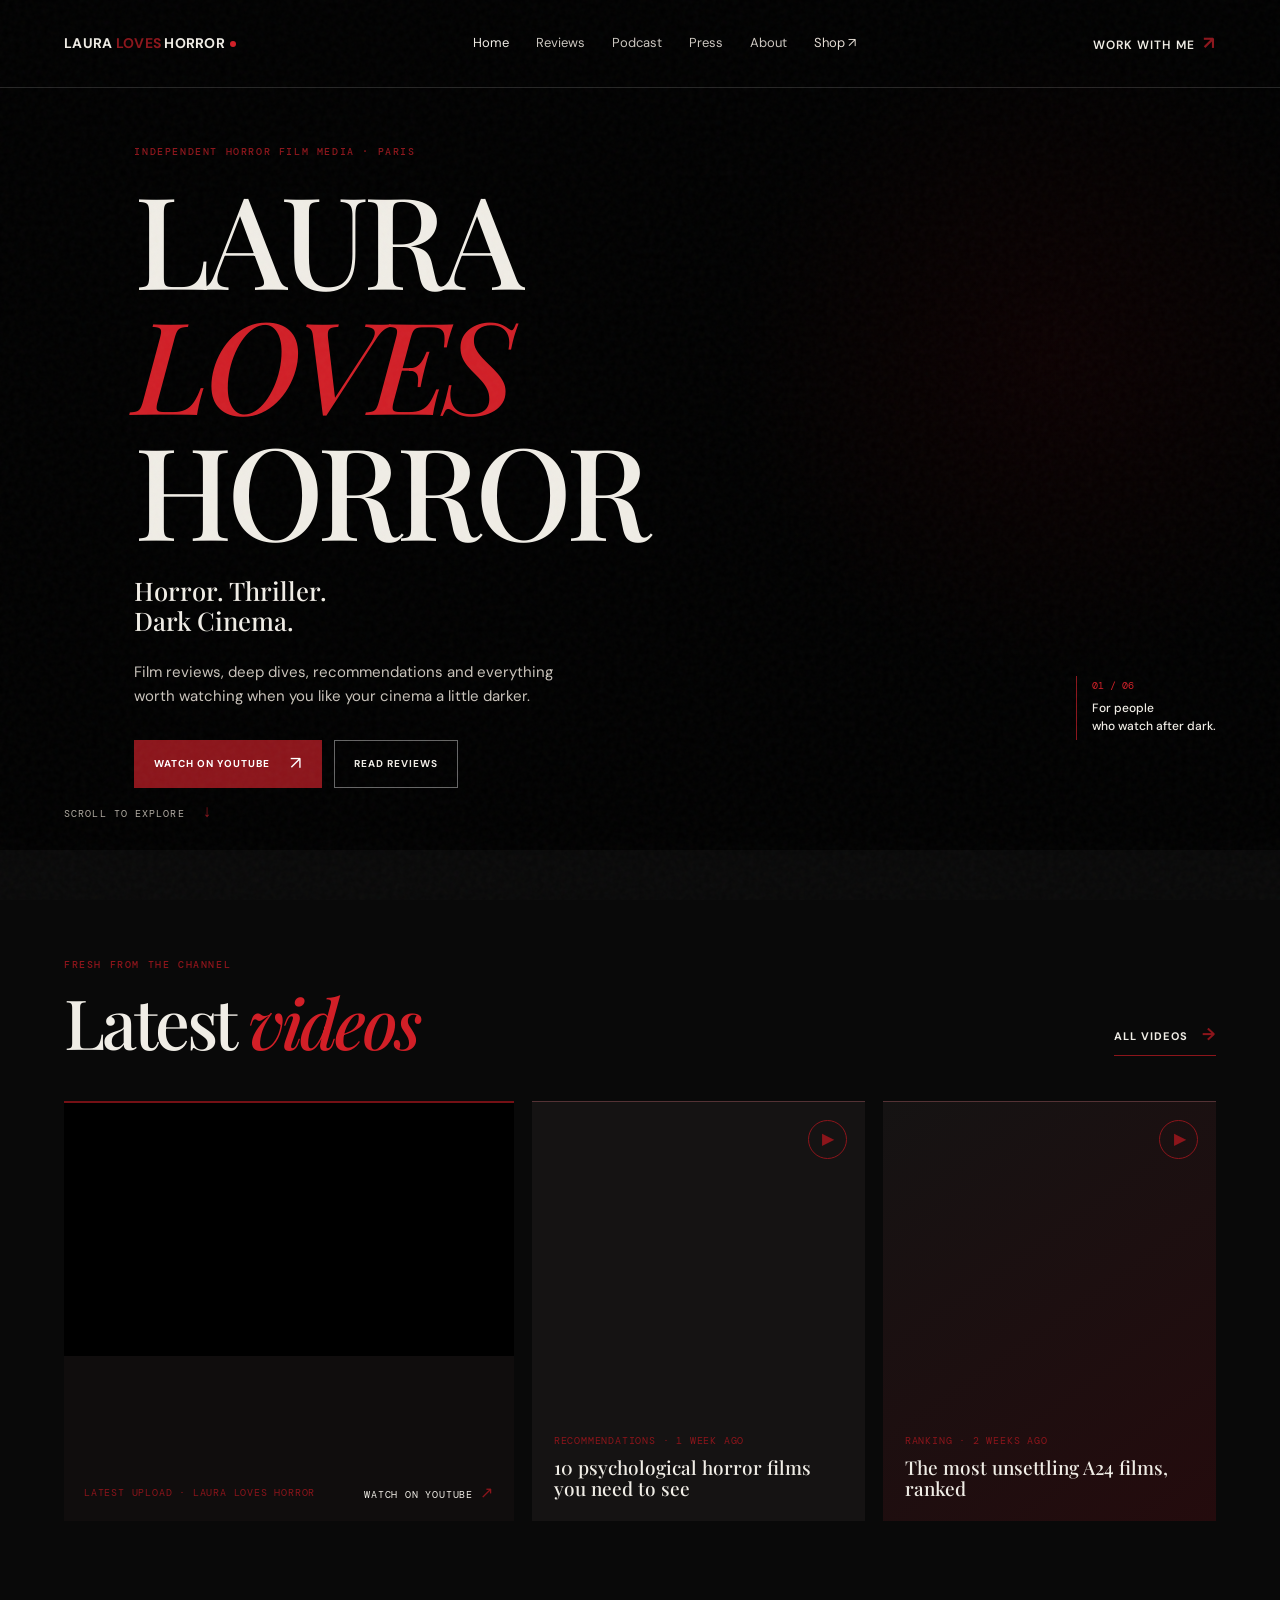
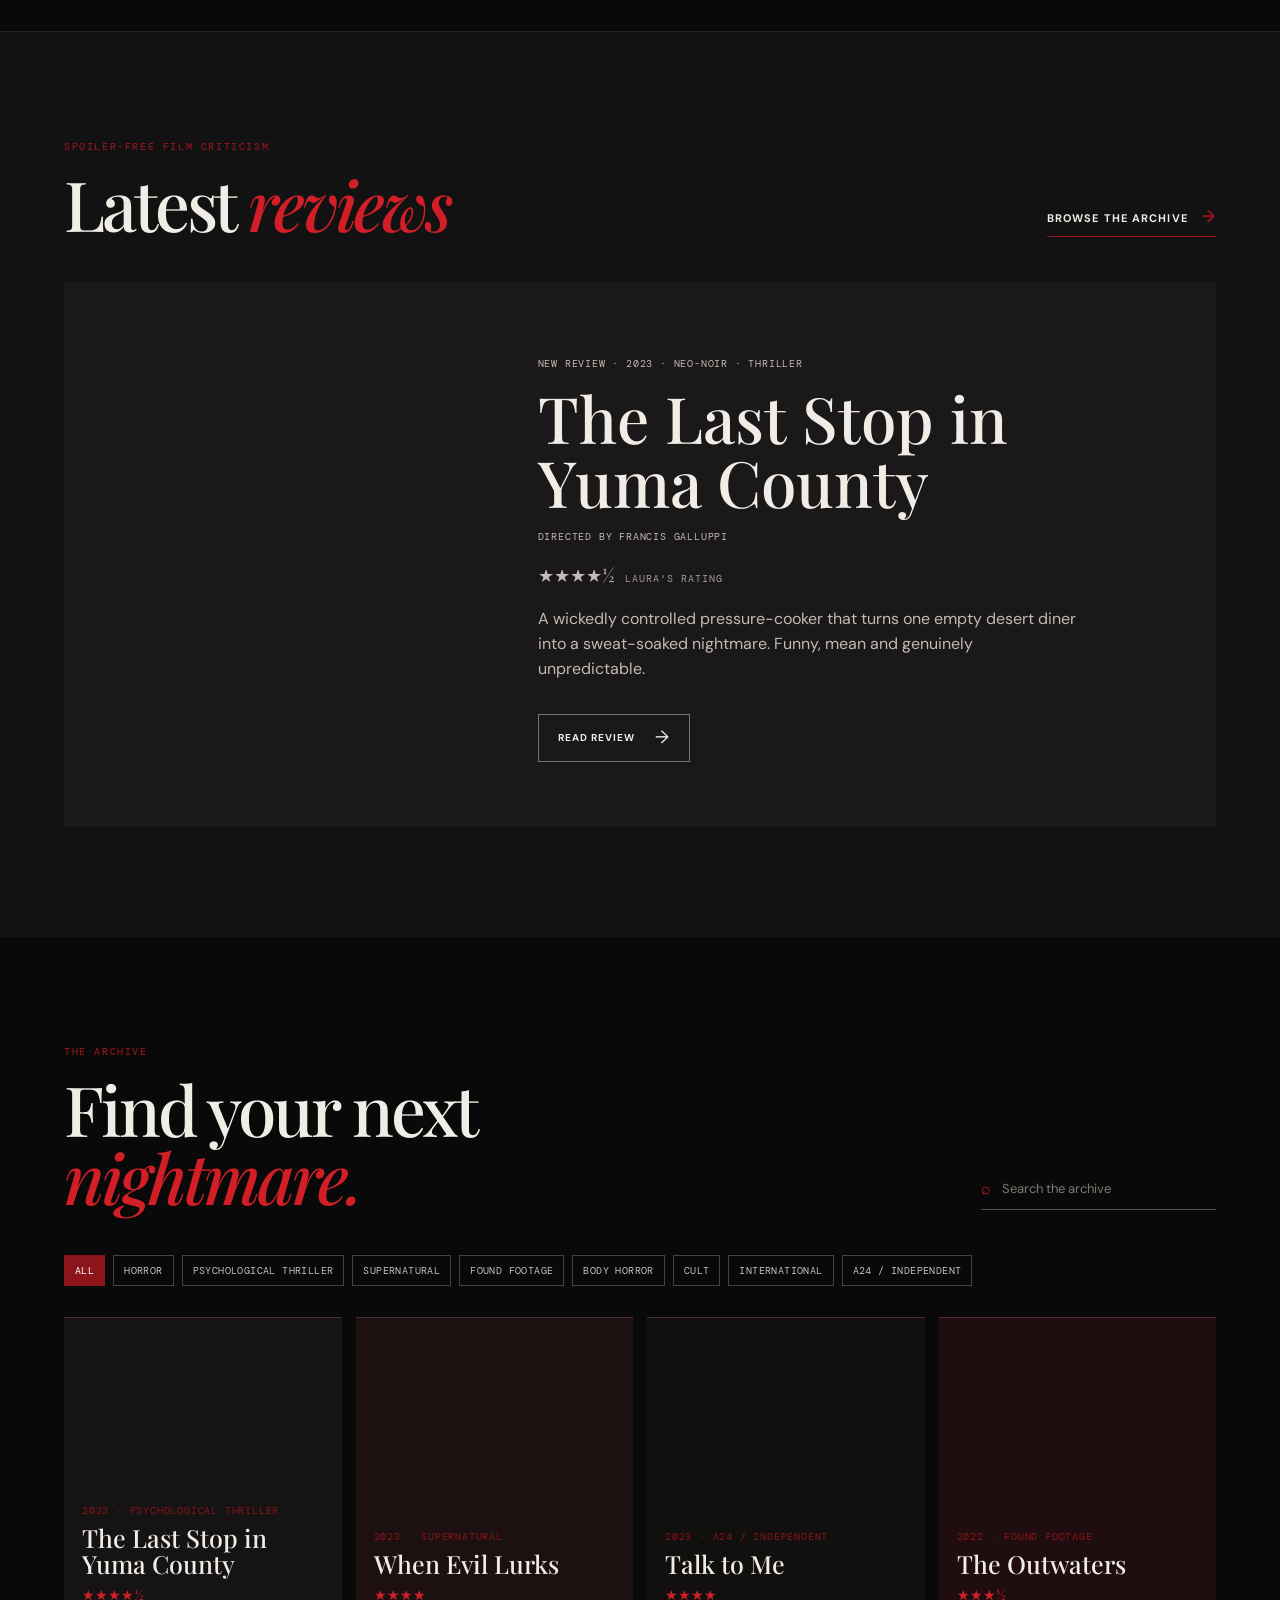
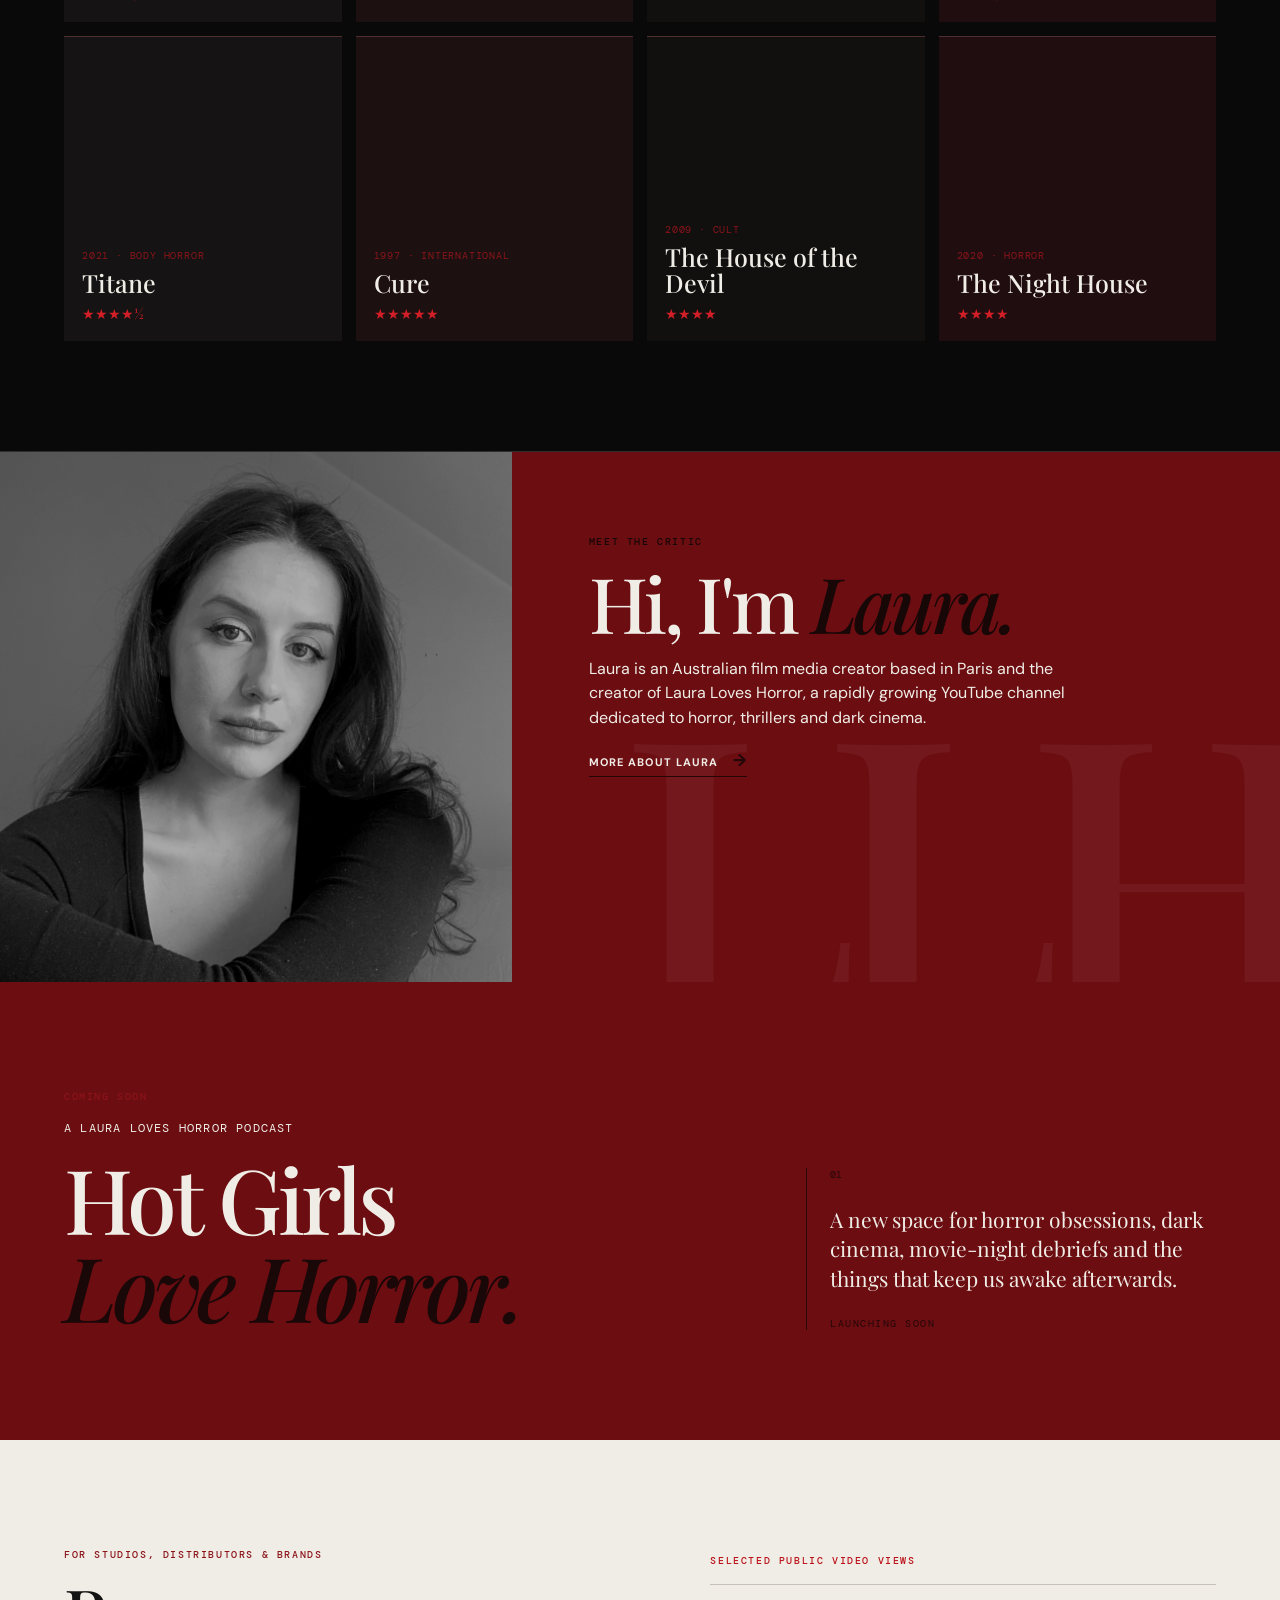
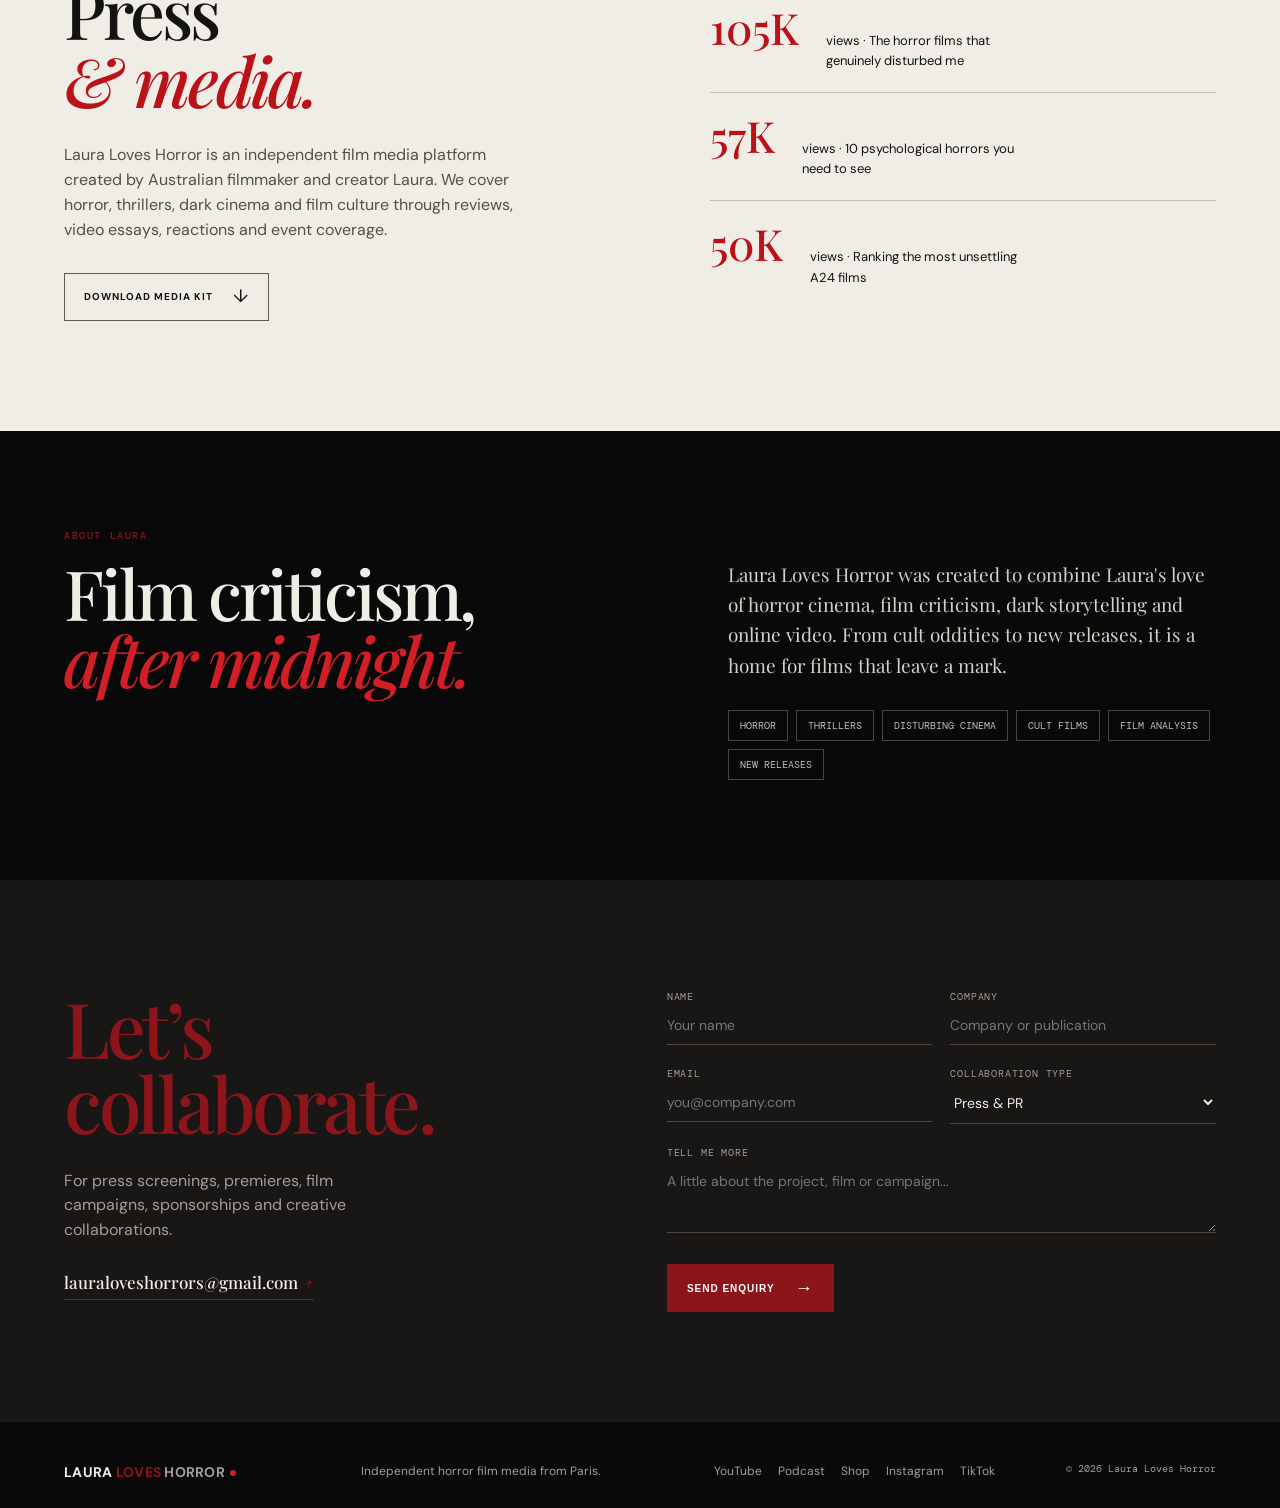
==== index.html @ 7061af00 "Add files via upload" ====
<!doctype html>
<html lang="en">
  <head>
    <meta charset="UTF-8" />
    <meta name="viewport" content="width=device-width, initial-scale=1.0" />
    <meta name="description" content="Laura Loves Horror is an independent horror film media platform covering horror movies, thrillers, disturbing cinema, film reviews, recommendations and dark cinema." />
    <meta name="theme-color" content="#090909" />
    <title>Laura Loves Horror | Horror Film Reviews, Recommendations &amp; Dark Cinema</title>
    <link rel="preconnect" href="https://fonts.googleapis.com" />
    <link rel="preconnect" href="https://fonts.gstatic.com" crossorigin />
    <link href="https://fonts.googleapis.com/css2?family=DM+Mono:wght@400;500&family=DM+Sans:opsz,wght@9..40,400;9..40,500;9..40,600;9..40,700&family=Playfair+Display:ital,wght@0,500;0,600;0,700;1,500&display=swap" rel="stylesheet" />
    <link rel="stylesheet" href="styles.css" />
    <link rel="stylesheet" href="extra.css" />
    <link rel="stylesheet" href="updates.css" />
  </head>
  <body>
    <div class="grain" aria-hidden="true"></div>
    <header class="site-header">
      <a href="#home" class="brand" aria-label="Laura Loves Horror home"><span class="brand-laura">LAURA</span> <span class="brand-loves">LOVES</span> HORROR<i></i></a>
      <button class="menu-toggle" aria-label="Open menu" aria-expanded="false"><span></span><span></span></button>
      <nav class="main-nav" aria-label="Main navigation">
        <a class="active" href="#home">Home</a><a href="#reviews">Reviews</a><a href="#podcast">Podcast</a><a href="#press">Press</a><a href="#about">About</a><a class="shop-link" data-shop-link href="#">Shop ↗</a>
      </nav>
      <a class="header-contact" href="#contact">Work with me <b>↗</b></a>
    </header>

    <main>
      <section id="home" class="hero section-anchor">
        <div class="hero-image"></div><div class="hero-shade"></div>
        <div class="hero-content">
          <p class="eyebrow">Independent horror film media · Paris</p>
          <h1>LAURA<br /><em>LOVES</em> HORROR</h1>
          <p class="hero-tagline">Horror. Thriller.<br />Dark Cinema.</p>
          <p class="hero-copy">Film reviews, deep dives, recommendations and everything worth watching when you like your cinema a little darker.</p>
          <div class="button-row"><a class="button button-primary" href="https://www.youtube.com/@lauraloveshorrors" target="_blank" rel="noreferrer">Watch on YouTube <span>↗</span></a><a class="button button-ghost" href="#reviews">Read reviews</a></div>
        </div>
        <aside class="hero-side-note"><span>01 / 06</span><b>For people<br />who watch after dark.</b></aside>
        <a class="scroll-cue" href="#latest">Scroll to explore <span>↓</span></a>
      </section>

      <section id="latest" class="latest section-shell section-anchor">
        <div class="section-top"><div><p class="eyebrow">Fresh from the channel</p><h2>Latest <em>videos</em></h2></div><a class="text-link" href="https://www.youtube.com/@lauraloveshorrors" target="_blank" rel="noreferrer">All videos <span>→</span></a></div>
        <div id="video-grid" class="video-grid"></div>
      </section>

      <section id="reviews" class="reviews-panel section-anchor">
        <div class="section-shell"><div class="section-top reviews-heading"><div><p class="eyebrow">Spoiler-free film criticism</p><h2>Latest <em>reviews</em></h2></div><a class="text-link" href="#reviews-list">Browse the archive <span>→</span></a></div><div id="feature-review" class="feature-review"></div></div>
      </section>

      <section id="reviews-list" class="review-archive section-shell section-anchor">
        <div class="section-top"><div><p class="eyebrow">The archive</p><h2>Find your next<br /><em>nightmare.</em></h2></div><label class="search"><span>⌕</span><input id="review-search" type="search" aria-label="Search reviews" placeholder="Search the archive" /></label></div>
        <div id="review-filters" class="filter-row" aria-label="Review filters"></div><div id="review-grid" class="review-grid"></div>
      </section>

      <section class="about-banner">
        <div class="about-image"></div><div class="about-copy"><p class="eyebrow">Meet the critic</p><h2>Hi, I'm <em>Laura.</em></h2><p>Laura is an Australian film media creator based in Paris and the creator of Laura Loves Horror, a rapidly growing YouTube channel dedicated to horror, thrillers and dark cinema.</p><a class="text-link" href="#about">More about Laura <span>→</span></a></div><div class="big-word">LLH</div>
      </section>

      <section id="podcast" class="podcast-section section-anchor"><div class="section-shell podcast-layout"><div><p class="eyebrow">Coming soon</p><p class="podcast-kicker">A Laura Loves Horror podcast</p><h2>Hot Girls<br /><em>Love Horror.</em></h2></div><div class="podcast-note"><span>01</span><p>A new space for horror obsessions, dark cinema, movie-night debriefs and the things that keep us awake afterwards.</p><span class="coming-soon">Launching soon</span></div></div></section>

      <section id="press" class="press-section section-anchor">
        <div class="section-shell press-layout"><div><p class="eyebrow">For studios, distributors &amp; brands</p><h2>Press<br /><em>&amp; media.</em></h2><p class="press-copy">Laura Loves Horror is an independent film media platform created by Australian filmmaker and creator Laura. We cover horror, thrillers, dark cinema and film culture through reviews, video essays, reactions and event coverage.</p><a class="button button-outline" href="#contact">Download media kit <span>↓</span></a></div><div class="performance"><p class="eyebrow">Selected public video views</p><div><b>105K</b><span>views · The horror films that genuinely disturbed me</span></div><div><b>57K</b><span>views · 10 psychological horrors you need to see</span></div><div><b>50K</b><span>views · Ranking the most unsettling A24 films</span></div></div></div>
      </section>

      <section id="about" class="about-page section-shell section-anchor"><p class="eyebrow">About Laura</p><div class="about-page-grid"><h2>Film criticism,<br /><em>after midnight.</em></h2><div><p>Laura Loves Horror was created to combine Laura's love of horror cinema, film criticism, dark storytelling and online video. From cult oddities to new releases, it is a home for films that leave a mark.</p><div class="topic-list"><span>Horror</span><span>Thrillers</span><span>Disturbing cinema</span><span>Cult films</span><span>Film analysis</span><span>New releases</span></div></div></div></section>

      <section id="contact" class="contact-section section-anchor"><div class="section-shell contact-layout"><div><h2 class="collaborate">Let’s<br />collaborate.</h2><p>For press screenings, premieres, film campaigns, sponsorships and creative collaborations.</p><a class="email" href="mailto:lauraloveshorrors@gmail.com">lauraloveshorrors@gmail.com <span>↗</span></a></div><form class="contact-form" onsubmit="event.preventDefault(); this.querySelector('button').textContent='Message ready — thank you';"><label>Name<input required placeholder="Your name" /></label><label>Company<input placeholder="Company or publication" /></label><label>Email<input type="email" required placeholder="you@company.com" /></label><label>Collaboration type<select><option>Press &amp; PR</option><option>Brand partnership</option><option>Event invitation</option><option>Other</option></select></label><label class="full">Tell me more<textarea required placeholder="A little about the project, film or campaign..."></textarea></label><button class="button button-primary" type="submit">Send enquiry <span>→</span></button></form></div></section>
    </main>

    <footer><a class="brand" href="#home"><span class="brand-laura">LAURA</span> <span class="brand-loves">LOVES</span> HORROR<i></i></a><p>Independent horror film media from Paris.</p><div class="socials"><a href="https://www.youtube.com/@lauraloveshorrors" target="_blank" rel="noreferrer">YouTube</a><a href="#podcast">Podcast</a><a data-shop-link href="#">Shop</a><a href="#">Instagram</a><a href="#">TikTok</a></div><small>© 2026 Laura Loves Horror</small></footer>
    <script src="app.js"></script>
  </body>
</html>
---- styles.css ----
:root{--ink:#090909;--charcoal:#121212;--line:#302d2d;--paper:#f0ede6;--muted:#a39e97;--red:#bb1219;--red-hot:#d21f27;--serif:'Playfair Display',Georgia,serif;--sans:'DM Sans',Arial,sans-serif;--mono:'DM Mono',monospace}*{box-sizing:border-box}html{scroll-behavior:smooth}body{margin:0;background:var(--ink);color:var(--paper);font:16px/1.55 var(--sans)}a{color:inherit;text-decoration:none}.grain{position:fixed;inset:0;pointer-events:none;z-index:10;opacity:.045;background-image:url("data:image/svg+xml,%3Csvg viewBox='0 0 180 180' xmlns='http://www.w3.org/2000/svg'%3E%3Cfilter id='n'%3E%3CfeTurbulence type='fractalNoise' baseFrequency='.9' numOctaves='4' stitchTiles='stitch'/%3E%3C/filter%3E%3Crect width='100%25' height='100%25' filter='url(%23n)' opacity='.8'/%3E%3C/svg%3E")}.site-header{position:absolute;z-index:3;top:0;width:100%;height:88px;display:flex;align-items:center;padding:0 5vw;border-bottom:1px solid #ffffff26}.brand{font-weight:700;letter-spacing:.02em;font-size:14px;white-space:nowrap}.brand span{color:var(--red-hot)}.brand i{display:inline-block;width:6px;height:6px;background:var(--red-hot);border-radius:50%;margin:0 0 1px 5px}.main-nav{display:flex;gap:27px;margin:auto;font-size:13px}.main-nav a{color:#ccc7c0}.main-nav a:hover,.main-nav .active{color:var(--paper)}.header-contact{font-size:12px;text-transform:uppercase;letter-spacing:.09em;font-weight:600}.header-contact b{color:var(--red-hot);font-size:18px;margin-left:4px}.menu-toggle{display:none}.section-shell{padding:110px 5vw;max-width:1540px;margin:auto}.section-anchor{scroll-margin-top:0}.eyebrow{font:500 10px/1 var(--mono);text-transform:uppercase;letter-spacing:.16em;color:var(--red-hot);margin:0 0 18px}h1,h2{font-family:var(--serif);font-weight:500;line-height:.98;letter-spacing:-.045em;margin:0}h1{font-size:clamp(64px,10vw,157px)}h1 em,h2 em{font-style:italic;color:var(--red-hot)}h2{font-size:clamp(40px,5.4vw,76px)}.hero{height:min(850px,100svh);min-height:680px;position:relative;overflow:hidden;display:flex;align-items:center}.hero-image{position:absolute;inset:0;background:linear-gradient(90deg,#070707 10%,#08080800 66%),linear-gradient(0deg,#090909 0%,transparent 27%),url('https://images.unsplash.com/photo-1509281373149-e957c6296406?auto=format&fit=crop&w=2000&q=85') center/cover;filter:saturate(.4) contrast(1.13)}.hero-shade{position:absolute;inset:0;background:radial-gradient(circle at 60% 54%,#a1171b2e,transparent 29%)}.hero-content{position:relative;z-index:1;margin-left:10.5vw;max-width:690px;padding-top:85px}.hero-tagline{font:500 clamp(20px,2vw,28px)/1.15 var(--serif);margin:25px 0}.hero-copy{color:#c9c3bb;max-width:440px;font-size:15px;line-height:1.6}.button-row{display:flex;gap:12px;margin-top:32px}.button{display:inline-flex;align-items:center;justify-content:center;gap:20px;min-height:48px;padding:0 19px;text-transform:uppercase;letter-spacing:.1em;font-size:10px;font-weight:700;border:1px solid transparent;transition:.2s}.button span{font-size:18px;font-weight:400}.button-primary{background:var(--red-hot);color:#fff}.button-primary:hover{background:#ec252d;transform:translateY(-2px)}.button-ghost{border-color:#ffffff66}.button-ghost:hover,.button-outline:hover{border-color:var(--red-hot);color:var(--red-hot)}.button-outline{border-color:#625a56}.hero-side-note{position:absolute;z-index:1;right:5vw;bottom:110px;border-left:1px solid var(--red-hot);padding:3px 0 4px 15px;width:140px;font-size:12px}.hero-side-note span{font:10px var(--mono);color:var(--red-hot);display:block;margin-bottom:7px}.hero-side-note b{font-weight:500;line-height:1.4}.scroll-cue{position:absolute;bottom:28px;left:5vw;z-index:1;text-transform:uppercase;font:10px var(--mono);letter-spacing:.11em;color:#b0aaa1}.scroll-cue span{font-size:17px;color:var(--red-hot);margin-left:10px}.section-top{display:flex;justify-content:space-between;align-items:end;margin-bottom:45px}.text-link{font-size:11px;text-transform:uppercase;letter-spacing:.1em;font-weight:700;border-bottom:1px solid var(--red-hot);padding-bottom:7px}.text-link span{color:var(--red-hot);font-size:17px;margin-left:10px}.video-grid{display:grid;grid-template-columns:1.3fr 1fr 1fr;gap:18px}.video-card{position:relative;min-height:300px;overflow:hidden;background:#25201f;padding:22px;display:flex;flex-direction:column;justify-content:end}.video-card:first-child{min-height:420px}.video-card::before{content:"";position:absolute;inset:0;background:linear-gradient(0deg,#050505ee,transparent 62%),var(--image) center/cover;filter:grayscale(.4);transition:.45s}.video-card:hover::before{transform:scale(1.04);filter:grayscale(0)}.card-content{position:relative}.video-meta,.review-meta{color:var(--red-hot);font:10px var(--mono);letter-spacing:.08em;text-transform:uppercase}.video-card h3{font:500 24px/1.1 var(--serif);margin:10px 0 0;max-width:330px}.video-card:not(:first-child) h3{font-size:19px}.play{position:absolute;top:18px;right:18px;width:39px;height:39px;border:1px solid #fff7;border-radius:50%;display:grid;place-items:center;padding-left:2px;z-index:1}.reviews-panel{background:var(--charcoal);border-top:1px solid #242121}.feature-review{min-height:520px;display:grid;grid-template-columns:36% 1fr;background:#1a1818}.review-art{position:relative;overflow:hidden;background:var(--image) center/cover}.review-art:after{content:"";position:absolute;inset:0;background:linear-gradient(90deg,transparent,#1a1818)}.review-content{padding:65px 8%;align-self:center;max-width:680px}.review-content h3{font:500 clamp(43px,5vw,70px)/1 var(--serif);margin:16px 0}.rating{color:var(--red-hot);font:18px var(--serif);margin:20px 0}.rating small{font:10px var(--mono);color:var(--muted);text-transform:uppercase;letter-spacing:.1em;margin-left:10px}.review-content p{color:#c1bbb4;max-width:540px}.review-content .button{margin-top:16px}.recommendations{padding-bottom:120px}.intro-note{max-width:280px;color:var(--muted);font-size:14px}.recommendation-grid{display:grid;grid-template-columns:repeat(4,1fr);gap:14px;margin-bottom:34px}.recommendation-card{border-top:1px solid #4c4441;padding:17px 0 24px;position:relative}.recommendation-card .number{font:10px var(--mono);color:var(--red-hot)}.recommendation-card h3{font:500 25px/1.06 var(--serif);margin:42px 0 8px}.recommendation-card p{font-size:12px;color:var(--muted);margin:0}.rec-visual{height:164px;margin-top:20px;background:var(--image) center/cover;filter:grayscale(.45) contrast(1.1);transition:.3s}.recommendation-card:hover .rec-visual{filter:grayscale(0)}.about-banner{min-height:530px;background:#a51419;position:relative;overflow:hidden;display:grid;grid-template-columns:40% 1fr;isolation:isolate}.about-image{background:linear-gradient(90deg,#a5141960,#a5141900),url('https://images.unsplash.com/photo-1534528741775-53994a69daeb?auto=format&fit=crop&w=1000&q=85') center 27%/cover;filter:grayscale(1) contrast(1.25)}.about-copy{padding:85px 10%;z-index:1;max-width:650px}.about-copy .eyebrow{color:#180707}.about-copy h2{font-size:clamp(48px,6vw,82px)}.about-copy h2 em{color:#180707}.about-copy>p{max-width:500px}.about-copy .text-link{border-color:#250606}.about-copy .text-link span{color:#210707}.big-word{position:absolute;font:500 32vw/.7 var(--serif);right:-1.5vw;bottom:-2vw;color:#ffffff0d;letter-spacing:-.1em;z-index:-1}.youtube-section{background:#080808 url("data:image/svg+xml,%3Csvg viewBox='0 0 100 100' xmlns='http://www.w3.org/2000/svg'%3E%3Cpath d='M0 50h100M50 0v100' stroke='%23fff' stroke-opacity='.035'/%3E%3C/svg%3E");border-bottom:1px solid #292525}.youtube-intro{display:grid;grid-template-columns:1fr .58fr;gap:60px;align-items:end}.youtube-intro p{color:var(--muted);max-width:360px;margin:0}.youtube-intro .button{justify-self:start;margin-top:12px}.stats{display:grid;grid-template-columns:repeat(3,1fr);border-top:1px solid var(--line);margin-top:70px}.stats div{padding:28px 0;border-right:1px solid var(--line)}.stats div+div{padding-left:10%}.stats strong{display:block;font:500 clamp(40px,5vw,66px)/1 var(--serif);color:var(--red-hot)}.stats span{display:block;font:10px var(--mono);text-transform:uppercase;color:var(--muted);letter-spacing:.08em;margin-top:11px}.press-section{background:#f0ede6;color:#141313}.press-layout{display:grid;grid-template-columns:1fr 1fr;gap:11vw}.press-layout h2 em{color:var(--red)}.press-copy{max-width:480px;margin:30px 0;color:#554f49}.performance{padding-top:6px}.performance .eyebrow{color:var(--red)}.performance>div{border-top:1px solid #c7c0b7;padding:21px 0;display:flex;gap:27px;align-items:baseline}.performance b{font:500 43px/1 var(--serif);color:var(--red)}.performance span{font-size:13px;max-width:215px}.audience-line{font:10px var(--mono);line-height:1.7;text-transform:uppercase;letter-spacing:.08em;margin-top:38px}.audience-line span{color:#776e66}.events{border-bottom:1px solid var(--line)}.event-list{display:grid;grid-template-columns:1fr 1fr}.event{padding:30px 18px 30px 0;border-top:1px solid var(--line);display:grid;grid-template-columns:70px 1fr 80px;gap:15px}.event:nth-child(even){padding-left:18px;border-left:1px solid var(--line)}.event time{font:10px var(--mono);color:var(--red-hot)}.event h3{font:500 24px/1.05 var(--serif);margin:0 0 8px}.event p{font-size:12px;color:var(--muted);margin:0}.event .arrow{color:var(--red-hot);justify-self:end;font-size:20px}.about-page{padding-top:100px;padding-bottom:100px}.about-page-grid{display:grid;grid-template-columns:1.1fr 1fr;gap:10vw}.about-page-grid>div>p{font:19px/1.6 var(--serif);margin:0;color:#d5cfc6}.topic-list{display:flex;flex-wrap:wrap;gap:8px;margin-top:30px}.topic-list span{border:1px solid #4b4541;padding:8px 11px;font:10px var(--mono);text-transform:uppercase;color:#c6bdb6}.contact-section{background:#191616}.contact-layout{display:grid;grid-template-columns:.9fr 1.1fr;gap:12vw}.contact-layout>div>p:not(.eyebrow){color:var(--muted);max-width:350px;margin:28px 0}.email{font:500 17px var(--serif);border-bottom:1px solid var(--red-hot);padding-bottom:6px}.email span{color:var(--red-hot)}.contact-form{display:grid;grid-template-columns:1fr 1fr;gap:22px 18px}.contact-form label{font:10px var(--mono);text-transform:uppercase;letter-spacing:.08em;color:var(--muted)}.contact-form input,.contact-form select,.contact-form textarea{width:100%;border:0;border-bottom:1px solid #4d4642;background:transparent;color:var(--paper);font:14px var(--sans);padding:13px 0 10px;outline:none;border-radius:0}.contact-form select option{background:#191616}.contact-form textarea{height:74px;resize:vertical}.contact-form input:focus,.contact-form select:focus,.contact-form textarea:focus{border-color:var(--red-hot)}.full{grid-column:1/-1}.contact-form .button{justify-self:start;margin-top:6px}footer{padding:40px 5vw 24px;display:grid;grid-template-columns:1fr 1.2fr 1.2fr auto;align-items:start;gap:20px;color:var(--muted);font-size:12px}footer p{margin:0}.socials{display:flex;gap:16px}.socials a:hover{color:var(--red-hot)}footer small{font:10px var(--mono);white-space:nowrap}@media(max-width:760px){.site-header{height:68px;padding:0 20px}.main-nav,.header-contact{display:none}.menu-toggle{display:flex;margin-left:auto;width:33px;height:33px;align-items:center;justify-content:center;gap:5px;flex-direction:column;background:transparent;border:0}.menu-toggle span{display:block;height:1px;background:var(--paper);width:22px}.main-nav.open{display:flex;position:absolute;top:68px;left:0;width:100%;padding:22px 20px;background:#111;flex-direction:column;gap:18px;border-bottom:1px solid var(--line)}.hero{min-height:630px}.hero-content{margin-left:20px;padding-top:64px;margin-right:20px}.hero-side-note{display:none}.hero-copy{font-size:14px}.button-row{flex-wrap:wrap}.section-shell{padding:72px 20px}.section-top{gap:20px;align-items:end;margin-bottom:29px}.section-top .text-link{white-space:nowrap}.video-grid{grid-template-columns:1fr;gap:10px}.video-card,.video-card:first-child{min-height:275px}.video-card h3,.video-card:not(:first-child) h3{font-size:24px}.reviews-heading .text-link{display:none}.feature-review{grid-template-columns:1fr;min-height:0}.review-art{height:270px}.review-art:after{background:linear-gradient(0deg,#1a1818,transparent)}.review-content{padding:38px 26px 42px}.recommendations{padding-bottom:72px}.recommendations .section-top{display:block}.intro-note{margin-top:23px}.recommendation-grid{grid-template-columns:1fr 1fr;gap:10px}.recommendation-card h3{font-size:21px;margin-top:32px}.rec-visual{height:118px}.about-banner{grid-template-columns:1fr;min-height:610px}.about-image{height:250px}.about-copy{padding:53px 20px}.big-word{font-size:54vw;bottom:0}.youtube-intro{grid-template-columns:1fr;gap:20px}.youtube-intro .button{margin-top:3px}.stats{margin-top:48px;grid-template-columns:1fr}.stats div,.stats div+div{padding:19px 0;border-right:0;border-bottom:1px solid var(--line);padding-left:0}.stats strong{font-size:46px}.press-layout,.about-page-grid,.contact-layout{grid-template-columns:1fr;gap:46px}.press-layout{gap:52px}.events .section-top .text-link{display:none}.event-list{grid-template-columns:1fr}.event:nth-child(even){padding-left:0;border-left:0}.event{grid-template-columns:55px 1fr 22px}.about-page{padding-top:73px;padding-bottom:73px}.about-page-grid>div>p{font-size:17px}.contact-layout{gap:45px}.contact-form{grid-template-columns:1fr}.contact-form .full{grid-column:auto}footer{padding:35px 20px 25px;grid-template-columns:1fr 1fr;gap:20px}footer p{grid-column:1/-1}.socials{grid-column:1/-1;flex-wrap:wrap}footer small{grid-column:1/-1}.scroll-cue{left:20px}.hero-image{background-position:57% center}}
---- extra.css ----
.review-archive{border-bottom:1px solid var(--line)}.search{border-bottom:1px solid #554e49;display:flex;align-items:center;gap:9px;padding-bottom:8px;width:235px;color:var(--red-hot)}.search input{width:100%;background:transparent;border:0;outline:0;color:var(--paper);font:13px var(--sans)}.search input::placeholder{color:#817a73}.filter-row{display:flex;gap:8px;flex-wrap:wrap;margin-bottom:31px}.filter{border:1px solid #48413d;background:transparent;color:#c8c1bb;padding:8px 10px;font:10px var(--mono);text-transform:uppercase;letter-spacing:.04em;cursor:pointer;transition:.2s}.filter:hover,.filter.active{color:#fff;border-color:var(--red-hot);background:var(--red-hot)}.review-grid{display:grid;grid-template-columns:repeat(4,1fr);gap:14px}.archive-card{min-height:305px;padding:18px;display:flex;flex-direction:column;justify-content:end;position:relative;overflow:hidden;background:#1b1b1b}.archive-card:before{content:"";position:absolute;inset:0;background:linear-gradient(0deg,#090909f5,transparent 80%),var(--image) center/cover;filter:grayscale(.5);transition:.25s}.archive-card:hover:before{transform:scale(1.04);filter:grayscale(0)}.archive-card>*{position:relative}.archive-card .review-meta{margin:0}.archive-card h3{font:500 25px/1.05 var(--serif);margin:8px 0}.archive-card .rating{margin:0;font-size:14px}.watchlist-archive{background:#151313;border-top:1px solid #2c2725;border-bottom:1px solid #2c2725}.archive-intro{max-width:255px;color:var(--muted);font-size:13px;margin:0}.watchlist-grid{display:grid;grid-template-columns:repeat(3,1fr);border-top:1px solid #514945}.watchlist{padding:28px 20px 31px 0;border-bottom:1px solid #514945;min-height:210px;display:flex;flex-direction:column}.watchlist:nth-child(3n+2),.watchlist:nth-child(3n){padding-left:20px;border-left:1px solid #514945}.watchlist span{color:var(--red-hot);font:10px var(--mono)}.watchlist h3{font:500 29px/1.06 var(--serif);margin:32px 0 12px}.watchlist p{font-size:12px;color:var(--muted);margin:0;max-width:260px}@media(max-width:760px){.search{width:170px}.review-grid{grid-template-columns:1fr 1fr;gap:10px}.archive-card{min-height:240px;padding:13px}.archive-card h3{font-size:21px}.watchlist-grid{grid-template-columns:1fr}.watchlist,.watchlist:nth-child(3n+2),.watchlist:nth-child(3n){padding:23px 0;border-left:0;min-height:0}.watchlist h3{font-size:25px;margin:20px 0 9px}.archive-intro{display:none}}
.hero-image{background:#090909!important}.hero-shade{background:radial-gradient(circle at 82% 42%,#4d080c28,transparent 30%)!important}.video-grid{grid-template-columns:1.35fr 1fr 1fr}.video-embed{min-height:420px;background:#100d0d;border-top:2px solid #751015;display:flex;flex-direction:column}.video-embed iframe{width:100%;aspect-ratio:16/9;border:0;background:#000}.embed-caption{padding:18px 20px;display:flex;justify-content:space-between;align-items:center;margin-top:auto}.embed-caption .video-meta{margin:0}.embed-caption a{font:10px var(--mono);color:var(--paper);text-transform:uppercase;letter-spacing:.08em}.embed-caption a span{color:#8c151b;font-size:16px}.plain-video{background:#151313!important;border-top:1px solid #543235}.plain-video:before{display:none}.plain-video:nth-child(3){background:linear-gradient(145deg,#151313 0%,#240b0d 100%)!important}.plain-video:hover{background:#211517!important}.plain-video .play{border-color:#8c151b;color:#8c151b}.rec-visual{background:linear-gradient(145deg,#171313,#2b0d10)!important;filter:none!important}.rec-visual:after{content:'LLH';display:grid;place-items:center;height:100%;color:#7b1218;font:500 39px var(--serif);letter-spacing:-.1em}.archive-card{background:#151313!important;border-top:1px solid #4f2e30}.archive-card:before{display:none}.archive-card:nth-child(4n+2){background:#1d1011!important}.archive-card:nth-child(4n+3){background:#120f0f!important}.archive-card:nth-child(4n+4){background:#200d0f!important}.about-banner{background:#6b0d11}.about-image{filter:grayscale(1) contrast(1.25) brightness(.7)}.button-primary{background:#8c151b}.button-primary:hover{background:#a91a21}.filter:hover,.filter.active{border-color:#8c151b;background:#8c151b}.brand span,.eyebrow,.video-meta,.review-meta,.number,.watchlist span,.event time{color:#8c151b}.text-link span,.header-contact b,.scroll-cue span,.play,.event .arrow,.email span{color:#8c151b}.text-link,.email{border-color:#8c151b}.hero-side-note{border-color:#8c151b}.stats strong{color:#8c151b}@media(max-width:760px){.video-grid{grid-template-columns:1fr}.video-embed{min-height:0}.embed-caption{padding:14px}.embed-caption a{font-size:9px}.video-embed iframe{min-height:auto}}
.public-stat{grid-template-columns:220px;max-width:360px}.public-stat div{border-right:0}.podcast-section{background:#6b0d11;color:#f0ede6}.podcast-layout{display:grid;grid-template-columns:1.2fr .8fr;gap:10vw;align-items:end;min-height:410px}.podcast-kicker{font:12px var(--mono);text-transform:uppercase;letter-spacing:.1em;margin:0 0 18px}.podcast-section h2{font-size:clamp(54px,7vw,105px)}.podcast-section h2 em{color:#1a0708}.podcast-note{border-left:1px solid #2a0708;padding-left:23px;display:flex;flex-direction:column;gap:24px}.podcast-note>span:first-child{font:10px var(--mono);color:#250708}.podcast-note p{font:21px/1.4 var(--serif);margin:0}.coming-soon{font:10px var(--mono);letter-spacing:.15em;text-transform:uppercase;color:#240708}.shop-link{color:#e5ddd5!important}.shop-link:hover{color:#8c151b!important}@media(max-width:760px){.public-stat{grid-template-columns:1fr;max-width:none}.podcast-layout{grid-template-columns:1fr;gap:50px;min-height:0}.podcast-note{padding-left:17px}.podcast-note p{font-size:18px}}
---- updates.css ----
/* Personal portrait and final identity refinements. */
.about-image{background:linear-gradient(90deg,#6b0d1133,#6b0d1100),url('laura-portrait.png') center 28%/cover!important;filter:grayscale(1) contrast(1.13) brightness(.78)!important}.collaborate{color:#8c151b;font-size:clamp(58px,6vw,88px)}@media(max-width:760px){.about-image{background-position:center 22%!important}.collaborate{font-size:clamp(54px,15vw,72px)}}
.brand .brand-laura{color:var(--paper)}.brand .brand-loves{color:#8c151b}
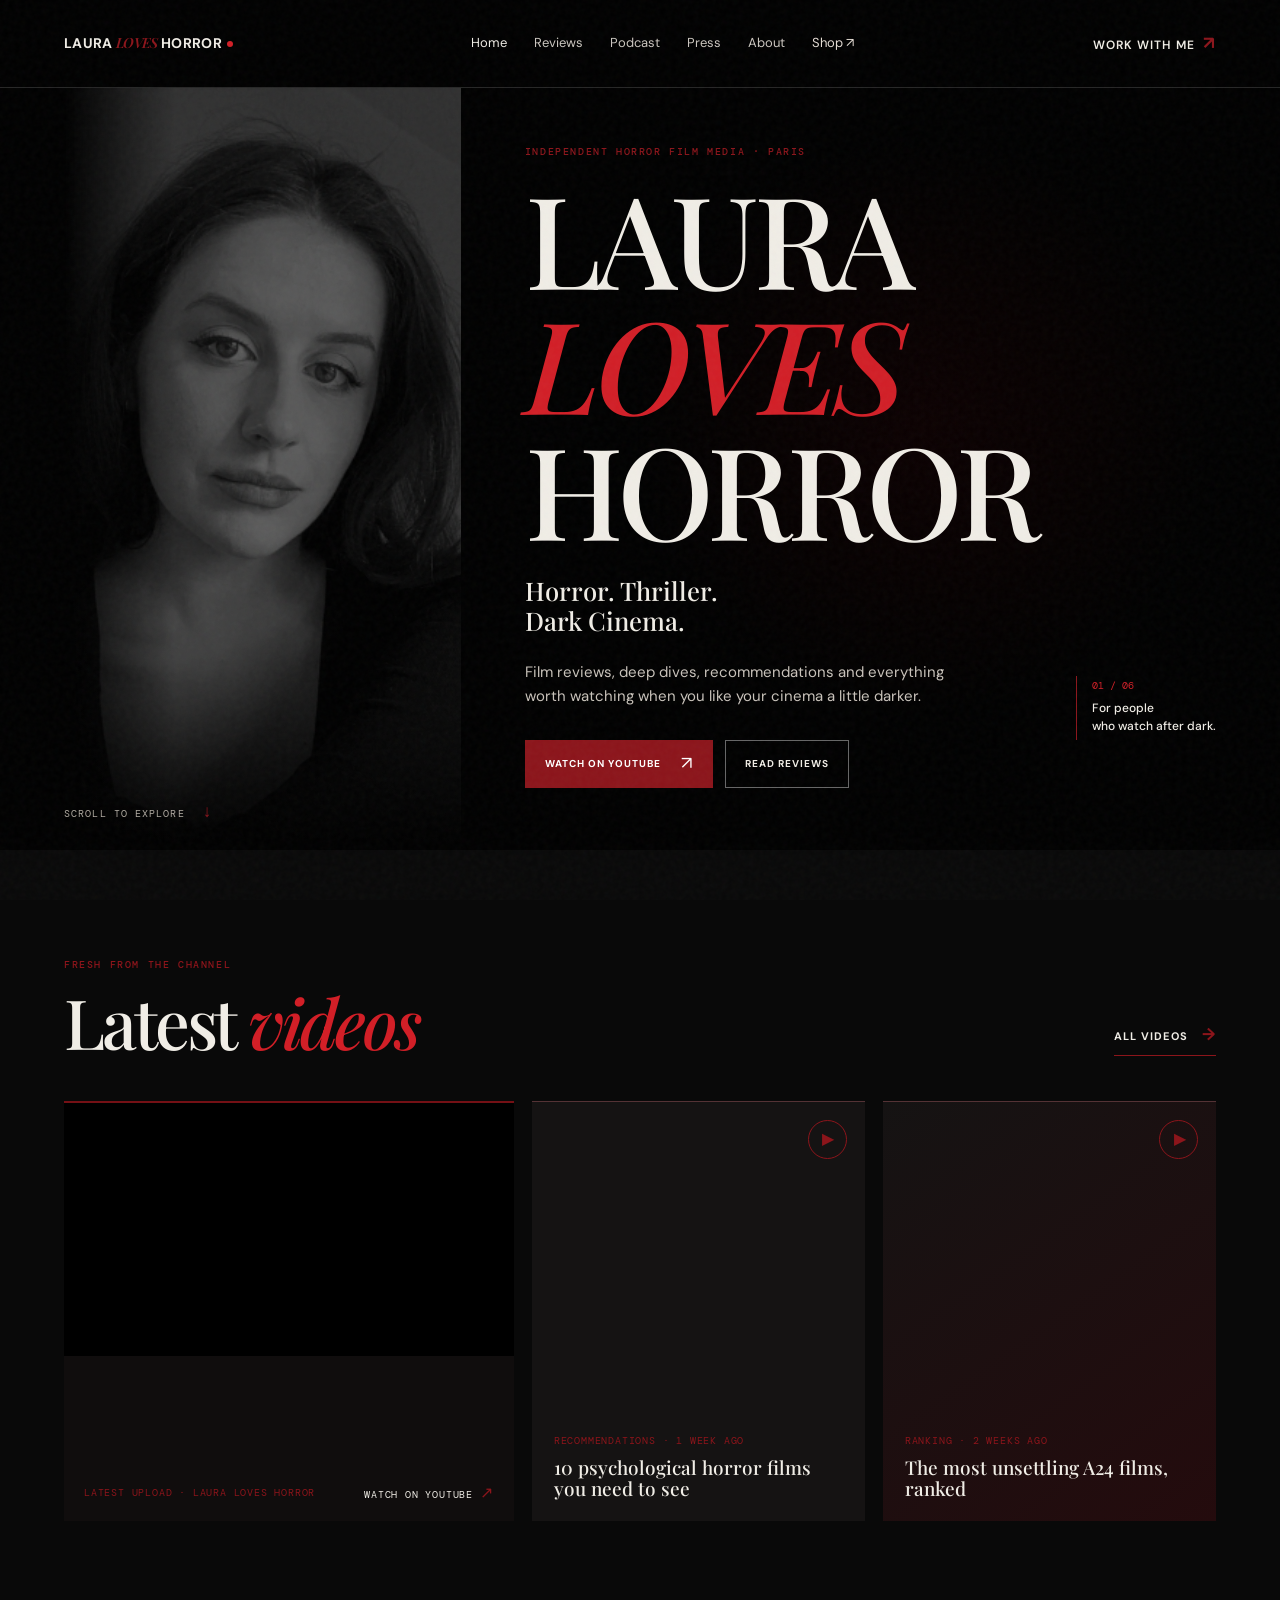
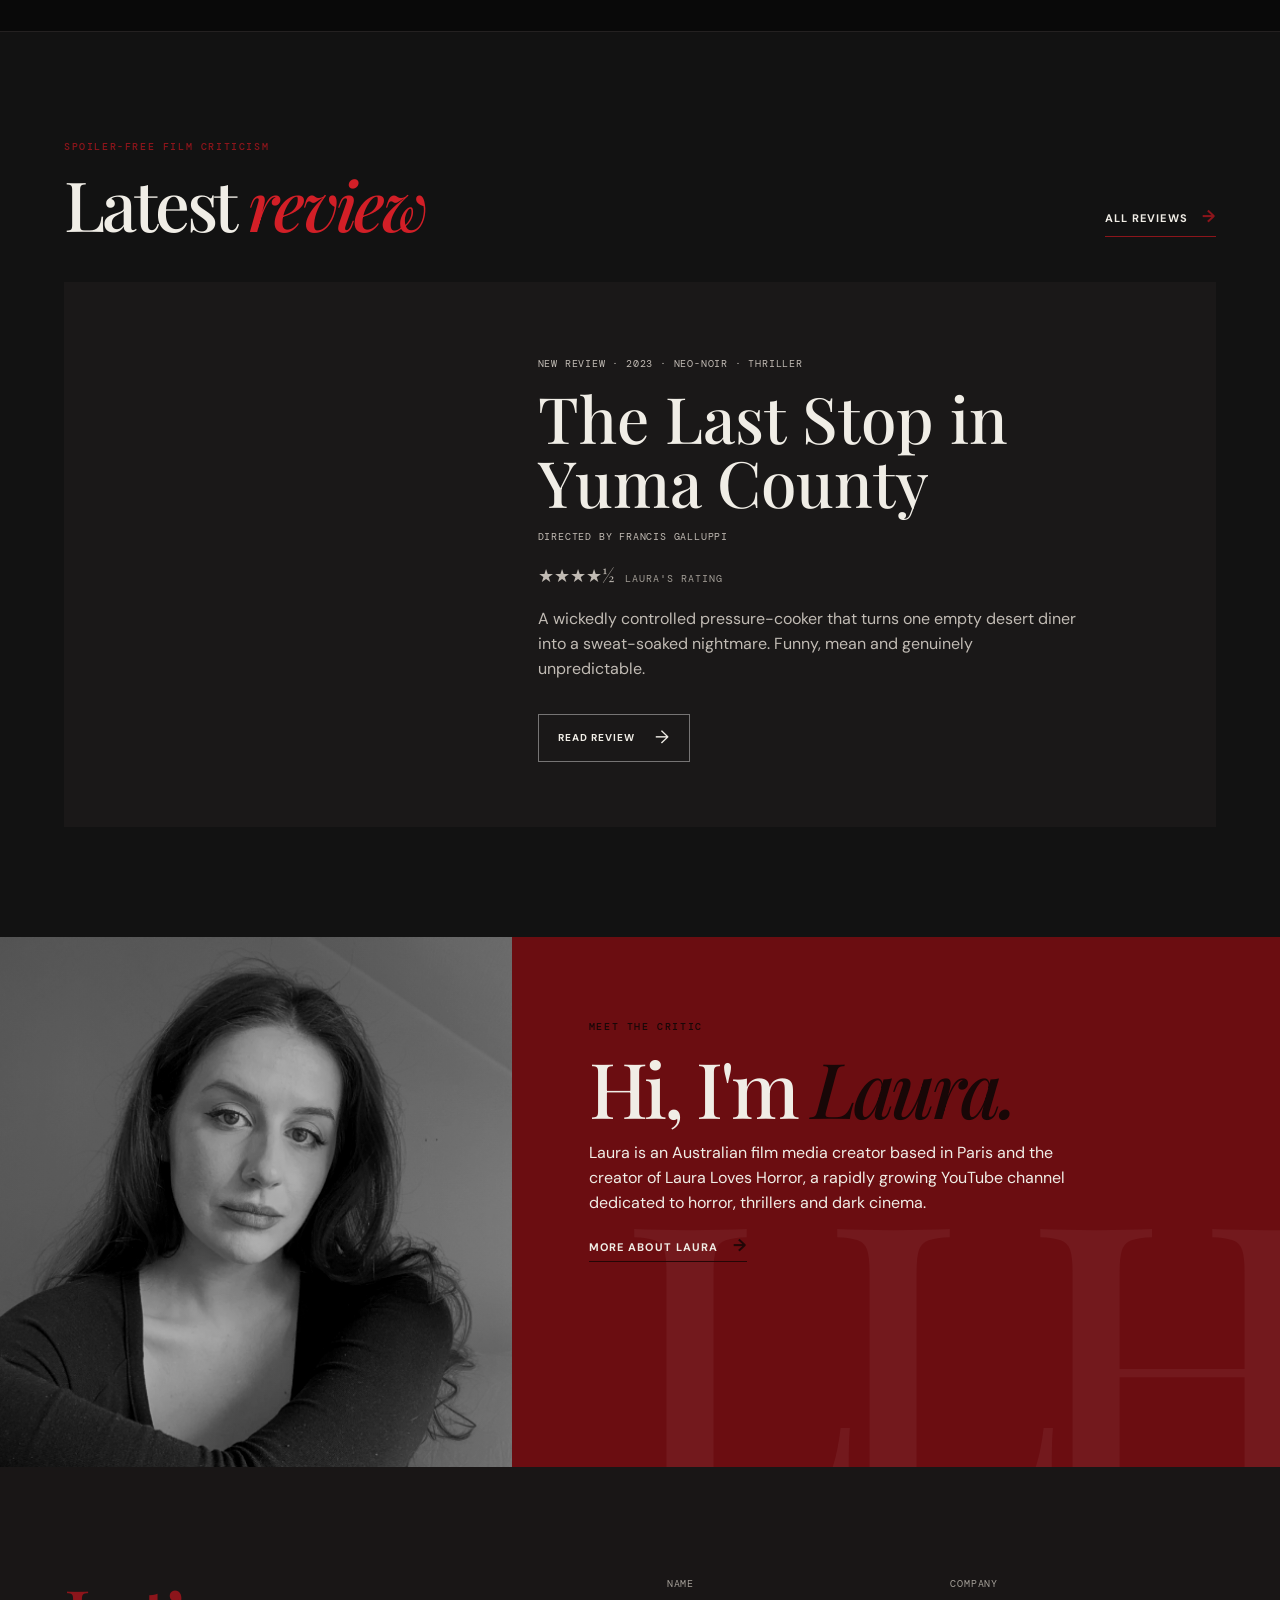
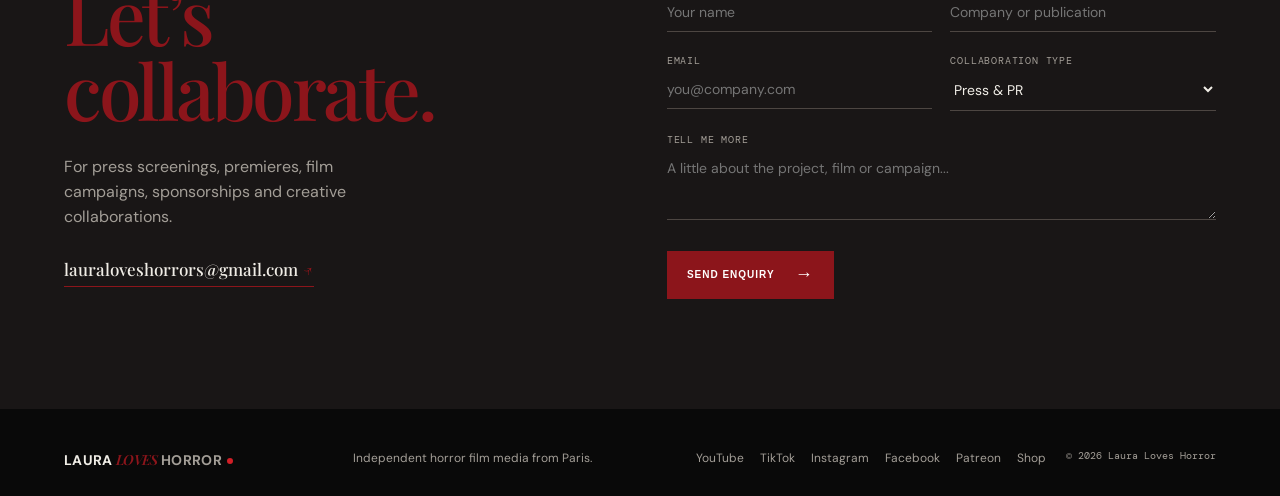
==== commit fd64db57: "Add new site pages and review updates" ====
--- a/index.html
+++ b/index.html
@@ -1,73 +1,10 @@
 <!doctype html>
 <html lang="en">
-  <head>
-    <meta charset="UTF-8" />
-    <meta name="viewport" content="width=device-width, initial-scale=1.0" />
-    <meta name="description" content="Laura Loves Horror is an independent horror film media platform covering horror movies, thrillers, disturbing cinema, film reviews, recommendations and dark cinema." />
-    <meta name="theme-color" content="#090909" />
-    <title>Laura Loves Horror | Horror Film Reviews, Recommendations &amp; Dark Cinema</title>
-    <link rel="preconnect" href="https://fonts.googleapis.com" />
-    <link rel="preconnect" href="https://fonts.gstatic.com" crossorigin />
-    <link href="https://fonts.googleapis.com/css2?family=DM+Mono:wght@400;500&family=DM+Sans:opsz,wght@9..40,400;9..40,500;9..40,600;9..40,700&family=Playfair+Display:ital,wght@0,500;0,600;0,700;1,500&display=swap" rel="stylesheet" />
-    <link rel="stylesheet" href="styles.css" />
-    <link rel="stylesheet" href="extra.css" />
-    <link rel="stylesheet" href="updates.css" />
-  </head>
-  <body>
-    <div class="grain" aria-hidden="true"></div>
-    <header class="site-header">
-      <a href="#home" class="brand" aria-label="Laura Loves Horror home"><span class="brand-laura">LAURA</span> <span class="brand-loves">LOVES</span> HORROR<i></i></a>
-      <button class="menu-toggle" aria-label="Open menu" aria-expanded="false"><span></span><span></span></button>
-      <nav class="main-nav" aria-label="Main navigation">
-        <a class="active" href="#home">Home</a><a href="#reviews">Reviews</a><a href="#podcast">Podcast</a><a href="#press">Press</a><a href="#about">About</a><a class="shop-link" data-shop-link href="#">Shop ↗</a>
-      </nav>
-      <a class="header-contact" href="#contact">Work with me <b>↗</b></a>
-    </header>
-
-    <main>
-      <section id="home" class="hero section-anchor">
-        <div class="hero-image"></div><div class="hero-shade"></div>
-        <div class="hero-content">
-          <p class="eyebrow">Independent horror film media · Paris</p>
-          <h1>LAURA<br /><em>LOVES</em> HORROR</h1>
-          <p class="hero-tagline">Horror. Thriller.<br />Dark Cinema.</p>
-          <p class="hero-copy">Film reviews, deep dives, recommendations and everything worth watching when you like your cinema a little darker.</p>
-          <div class="button-row"><a class="button button-primary" href="https://www.youtube.com/@lauraloveshorrors" target="_blank" rel="noreferrer">Watch on YouTube <span>↗</span></a><a class="button button-ghost" href="#reviews">Read reviews</a></div>
-        </div>
-        <aside class="hero-side-note"><span>01 / 06</span><b>For people<br />who watch after dark.</b></aside>
-        <a class="scroll-cue" href="#latest">Scroll to explore <span>↓</span></a>
-      </section>
-
-      <section id="latest" class="latest section-shell section-anchor">
-        <div class="section-top"><div><p class="eyebrow">Fresh from the channel</p><h2>Latest <em>videos</em></h2></div><a class="text-link" href="https://www.youtube.com/@lauraloveshorrors" target="_blank" rel="noreferrer">All videos <span>→</span></a></div>
-        <div id="video-grid" class="video-grid"></div>
-      </section>
-
-      <section id="reviews" class="reviews-panel section-anchor">
-        <div class="section-shell"><div class="section-top reviews-heading"><div><p class="eyebrow">Spoiler-free film criticism</p><h2>Latest <em>reviews</em></h2></div><a class="text-link" href="#reviews-list">Browse the archive <span>→</span></a></div><div id="feature-review" class="feature-review"></div></div>
-      </section>
-
-      <section id="reviews-list" class="review-archive section-shell section-anchor">
-        <div class="section-top"><div><p class="eyebrow">The archive</p><h2>Find your next<br /><em>nightmare.</em></h2></div><label class="search"><span>⌕</span><input id="review-search" type="search" aria-label="Search reviews" placeholder="Search the archive" /></label></div>
-        <div id="review-filters" class="filter-row" aria-label="Review filters"></div><div id="review-grid" class="review-grid"></div>
-      </section>
-
-      <section class="about-banner">
-        <div class="about-image"></div><div class="about-copy"><p class="eyebrow">Meet the critic</p><h2>Hi, I'm <em>Laura.</em></h2><p>Laura is an Australian film media creator based in Paris and the creator of Laura Loves Horror, a rapidly growing YouTube channel dedicated to horror, thrillers and dark cinema.</p><a class="text-link" href="#about">More about Laura <span>→</span></a></div><div class="big-word">LLH</div>
-      </section>
-
-      <section id="podcast" class="podcast-section section-anchor"><div class="section-shell podcast-layout"><div><p class="eyebrow">Coming soon</p><p class="podcast-kicker">A Laura Loves Horror podcast</p><h2>Hot Girls<br /><em>Love Horror.</em></h2></div><div class="podcast-note"><span>01</span><p>A new space for horror obsessions, dark cinema, movie-night debriefs and the things that keep us awake afterwards.</p><span class="coming-soon">Launching soon</span></div></div></section>
-
-      <section id="press" class="press-section section-anchor">
-        <div class="section-shell press-layout"><div><p class="eyebrow">For studios, distributors &amp; brands</p><h2>Press<br /><em>&amp; media.</em></h2><p class="press-copy">Laura Loves Horror is an independent film media platform created by Australian filmmaker and creator Laura. We cover horror, thrillers, dark cinema and film culture through reviews, video essays, reactions and event coverage.</p><a class="button button-outline" href="#contact">Download media kit <span>↓</span></a></div><div class="performance"><p class="eyebrow">Selected public video views</p><div><b>105K</b><span>views · The horror films that genuinely disturbed me</span></div><div><b>57K</b><span>views · 10 psychological horrors you need to see</span></div><div><b>50K</b><span>views · Ranking the most unsettling A24 films</span></div></div></div>
-      </section>
-
-      <section id="about" class="about-page section-shell section-anchor"><p class="eyebrow">About Laura</p><div class="about-page-grid"><h2>Film criticism,<br /><em>after midnight.</em></h2><div><p>Laura Loves Horror was created to combine Laura's love of horror cinema, film criticism, dark storytelling and online video. From cult oddities to new releases, it is a home for films that leave a mark.</p><div class="topic-list"><span>Horror</span><span>Thrillers</span><span>Disturbing cinema</span><span>Cult films</span><span>Film analysis</span><span>New releases</span></div></div></div></section>
-
-      <section id="contact" class="contact-section section-anchor"><div class="section-shell contact-layout"><div><h2 class="collaborate">Let’s<br />collaborate.</h2><p>For press screenings, premieres, film campaigns, sponsorships and creative collaborations.</p><a class="email" href="mailto:lauraloveshorrors@gmail.com">lauraloveshorrors@gmail.com <span>↗</span></a></div><form class="contact-form" onsubmit="event.preventDefault(); this.querySelector('button').textContent='Message ready — thank you';"><label>Name<input required placeholder="Your name" /></label><label>Company<input placeholder="Company or publication" /></label><label>Email<input type="email" required placeholder="you@company.com" /></label><label>Collaboration type<select><option>Press &amp; PR</option><option>Brand partnership</option><option>Event invitation</option><option>Other</option></select></label><label class="full">Tell me more<textarea required placeholder="A little about the project, film or campaign..."></textarea></label><button class="button button-primary" type="submit">Send enquiry <span>→</span></button></form></div></section>
-    </main>
-
-    <footer><a class="brand" href="#home"><span class="brand-laura">LAURA</span> <span class="brand-loves">LOVES</span> HORROR<i></i></a><p>Independent horror film media from Paris.</p><div class="socials"><a href="https://www.youtube.com/@lauraloveshorrors" target="_blank" rel="noreferrer">YouTube</a><a href="#podcast">Podcast</a><a data-shop-link href="#">Shop</a><a href="#">Instagram</a><a href="#">TikTok</a></div><small>© 2026 Laura Loves Horror</small></footer>
-    <script src="app.js"></script>
-  </body>
-</html>
+<head><meta charset="UTF-8" /><meta name="viewport" content="width=device-width, initial-scale=1.0" /><meta name="description" content="Laura Loves Horror — independent horror film media, reviews and dark cinema." /><meta name="theme-color" content="#090909" /><title>Laura Loves Horror | Horror Film Media</title><link rel="preconnect" href="https://fonts.googleapis.com" /><link rel="preconnect" href="https://fonts.gstatic.com" crossorigin /><link href="https://fonts.googleapis.com/css2?family=DM+Mono:wght@400;500&family=DM+Sans:opsz,wght@9..40,400;9..40,500;9..40,600;9..40,700&family=Playfair+Display:ital,wght@0,500;0,600;0,700;1,500&display=swap" rel="stylesheet" /><link rel="stylesheet" href="styles.css" /><link rel="stylesheet" href="extra.css" /><link rel="stylesheet" href="updates.css" /></head>
+<body><div class="grain" aria-hidden="true"></div><header class="site-header"><a href="index.html" class="brand" aria-label="Laura Loves Horror home"><span class="brand-laura">LAURA</span> <span class="brand-loves">LOVES</span> HORROR<i></i></a><button class="menu-toggle" aria-label="Open menu" aria-expanded="false"><span></span><span></span></button><nav class="main-nav" aria-label="Main navigation"><a class="active" href="index.html">Home</a><a href="reviews.html">Reviews</a><a href="podcast.html">Podcast</a><a href="press.html">Press</a><a href="about.html">About</a><a class="shop-link" data-shop-link href="#">Shop ↗</a></nav><a class="header-contact" href="#contact">Work with me <b>↗</b></a></header>
+<main><section id="home" class="hero section-anchor"><div class="hero-image"></div><div class="hero-portrait" aria-hidden="true"></div><div class="hero-shade"></div><div class="hero-content"><p class="eyebrow">Independent horror film media · Paris</p><h1>LAURA<br /><em>LOVES</em> HORROR</h1><p class="hero-tagline">Horror. Thriller.<br />Dark Cinema.</p><p class="hero-copy">Film reviews, deep dives, recommendations and everything worth watching when you like your cinema a little darker.</p><div class="button-row"><a class="button button-primary" href="https://www.youtube.com/@lauraloveshorrors" target="_blank" rel="noreferrer">Watch on YouTube <span>↗</span></a><a class="button button-ghost" href="reviews.html">Read reviews</a></div></div><aside class="hero-side-note"><span>01 / 06</span><b>For people<br />who watch after dark.</b></aside><a class="scroll-cue" href="#latest">Scroll to explore <span>↓</span></a></section>
+<section id="latest" class="latest section-shell section-anchor"><div class="section-top"><div><p class="eyebrow">Fresh from the channel</p><h2>Latest <em>videos</em></h2></div><a class="text-link" href="https://www.youtube.com/@lauraloveshorrors" target="_blank" rel="noreferrer">All videos <span>→</span></a></div><div id="video-grid" class="video-grid"></div></section>
+<section class="reviews-panel"><div class="section-shell"><div class="section-top reviews-heading"><div><p class="eyebrow">Spoiler-free film criticism</p><h2>Latest <em>review</em></h2></div><a class="text-link" href="reviews.html">All reviews <span>→</span></a></div><div id="feature-review" class="feature-review"></div></div></section>
+<section class="about-banner"><div class="about-image"></div><div class="about-copy"><p class="eyebrow">Meet the critic</p><h2>Hi, I'm <em>Laura.</em></h2><p data-edit="about-bio">Laura is an Australian film media creator based in Paris and the creator of Laura Loves Horror, a rapidly growing YouTube channel dedicated to horror, thrillers and dark cinema.</p><a class="text-link" href="about.html">More about Laura <span>→</span></a></div><div class="big-word">LLH</div></section>
+<section id="contact" class="contact-section section-anchor"><div class="section-shell contact-layout"><div><h2 class="collaborate">Let’s<br />collaborate.</h2><p data-edit="contact-copy">For press screenings, premieres, film campaigns, sponsorships and creative collaborations.</p><a class="email" href="mailto:lauraloveshorrors@gmail.com">lauraloveshorrors@gmail.com <span>↗</span></a></div><form class="contact-form" onsubmit="event.preventDefault(); this.querySelector('button').textContent='Message ready — thank you';"><label>Name<input required placeholder="Your name" /></label><label>Company<input placeholder="Company or publication" /></label><label>Email<input type="email" required placeholder="you@company.com" /></label><label>Collaboration type<select><option>Press &amp; PR</option><option>Brand partnership</option><option>Event invitation</option><option>Other</option></select></label><label class="full">Tell me more<textarea required placeholder="A little about the project, film or campaign..."></textarea></label><button class="button button-primary" type="submit">Send enquiry <span>→</span></button></form></div></section></main>
+<footer><a class="brand" href="index.html"><span class="brand-laura">LAURA</span> <span class="brand-loves">LOVES</span> HORROR<i></i></a><p>Independent horror film media from Paris.</p><div class="socials"><a href="https://www.youtube.com/@lauraloveshorrors" target="_blank" rel="noreferrer">YouTube</a><a href="https://www.tiktok.com/@lauraloveshorror" target="_blank" rel="noreferrer">TikTok</a><a href="https://www.instagram.com/lauraloveshorrors/" target="_blank" rel="noreferrer">Instagram</a><a href="https://www.facebook.com/profile.php?id=100066728311100" target="_blank" rel="noreferrer">Facebook</a><a href="https://www.patreon.com/cw/LauraLovesHorror" target="_blank" rel="noreferrer">Patreon</a><a data-shop-link href="#">Shop</a></div><small>© 2026 Laura Loves Horror</small></footer><script type="module" src="app.js"></script></body></html>
--- a/updates.css
+++ b/updates.css
@@ -1,3 +1,5 @@
 /* Personal portrait and final identity refinements. */
 .about-image{background:linear-gradient(90deg,#6b0d1133,#6b0d1100),url('laura-portrait.png') center 28%/cover!important;filter:grayscale(1) contrast(1.13) brightness(.78)!important}.collaborate{color:#8c151b;font-size:clamp(58px,6vw,88px)}@media(max-width:760px){.about-image{background-position:center 22%!important}.collaborate{font-size:clamp(54px,15vw,72px)}}
 .brand .brand-laura{color:var(--paper)}.brand .brand-loves{color:#8c151b}
+/* 2026 editorial site update */
+.brand .brand-loves{font-family:var(--serif);font-style:italic;font-weight:600;letter-spacing:-.04em}.page-header{position:relative;background:#090909}.page-main{min-height:65vh}.hero-image{background:#090909!important}.hero-portrait{position:absolute;inset:88px auto 0 5vw;width:31vw;background:linear-gradient(90deg,#090909 0%,transparent 28%),linear-gradient(0deg,#090909 0%,transparent 35%),url('laura-portrait.png') center top/cover no-repeat;filter:grayscale(1) contrast(1.08) brightness(.68);opacity:.56;mix-blend-mode:screen}.hero-content{margin-left:41vw;max-width:660px}.hero-shade{background:radial-gradient(circle at 72% 50%,#4d080c28,transparent 31%)!important}.review-archive{background:#090909;min-height:75vh}.archive-card:before{display:block;background:linear-gradient(0deg,#090909f2 0%,#09090916 72%),var(--image) center/cover!important;filter:grayscale(.35) contrast(1.05)!important}.archive-card:hover:before{filter:grayscale(0)!important}.letterboxd-callout{border-top:1px solid #463a38;margin-top:58px;padding-top:32px;display:flex;align-items:center;justify-content:space-between;gap:25px}.letterboxd-callout p{font:500 clamp(22px,3vw,35px)/1.1 var(--serif);margin:0;max-width:520px}.letterboxd-callout strong{color:#8c151b;font-weight:500}.podcast-page{min-height:calc(100vh - 88px);display:flex;align-items:center}.podcast-page h1{font-size:clamp(60px,9vw,140px)}.press-section .section-shell{min-height:calc(100vh - 88px);align-content:center}.about-page{min-height:calc(100vh - 88px)}@media(max-width:760px){.hero-portrait{inset:68px auto auto 0;width:67vw;height:325px;opacity:.31}.hero-content{margin-left:20px;margin-right:20px;padding-top:270px}.hero{height:auto;min-height:725px}.letterboxd-callout{display:block}.letterboxd-callout .button{margin-top:22px}.podcast-page{min-height:calc(100vh - 68px)}.press-section .section-shell,.about-page{min-height:0}}
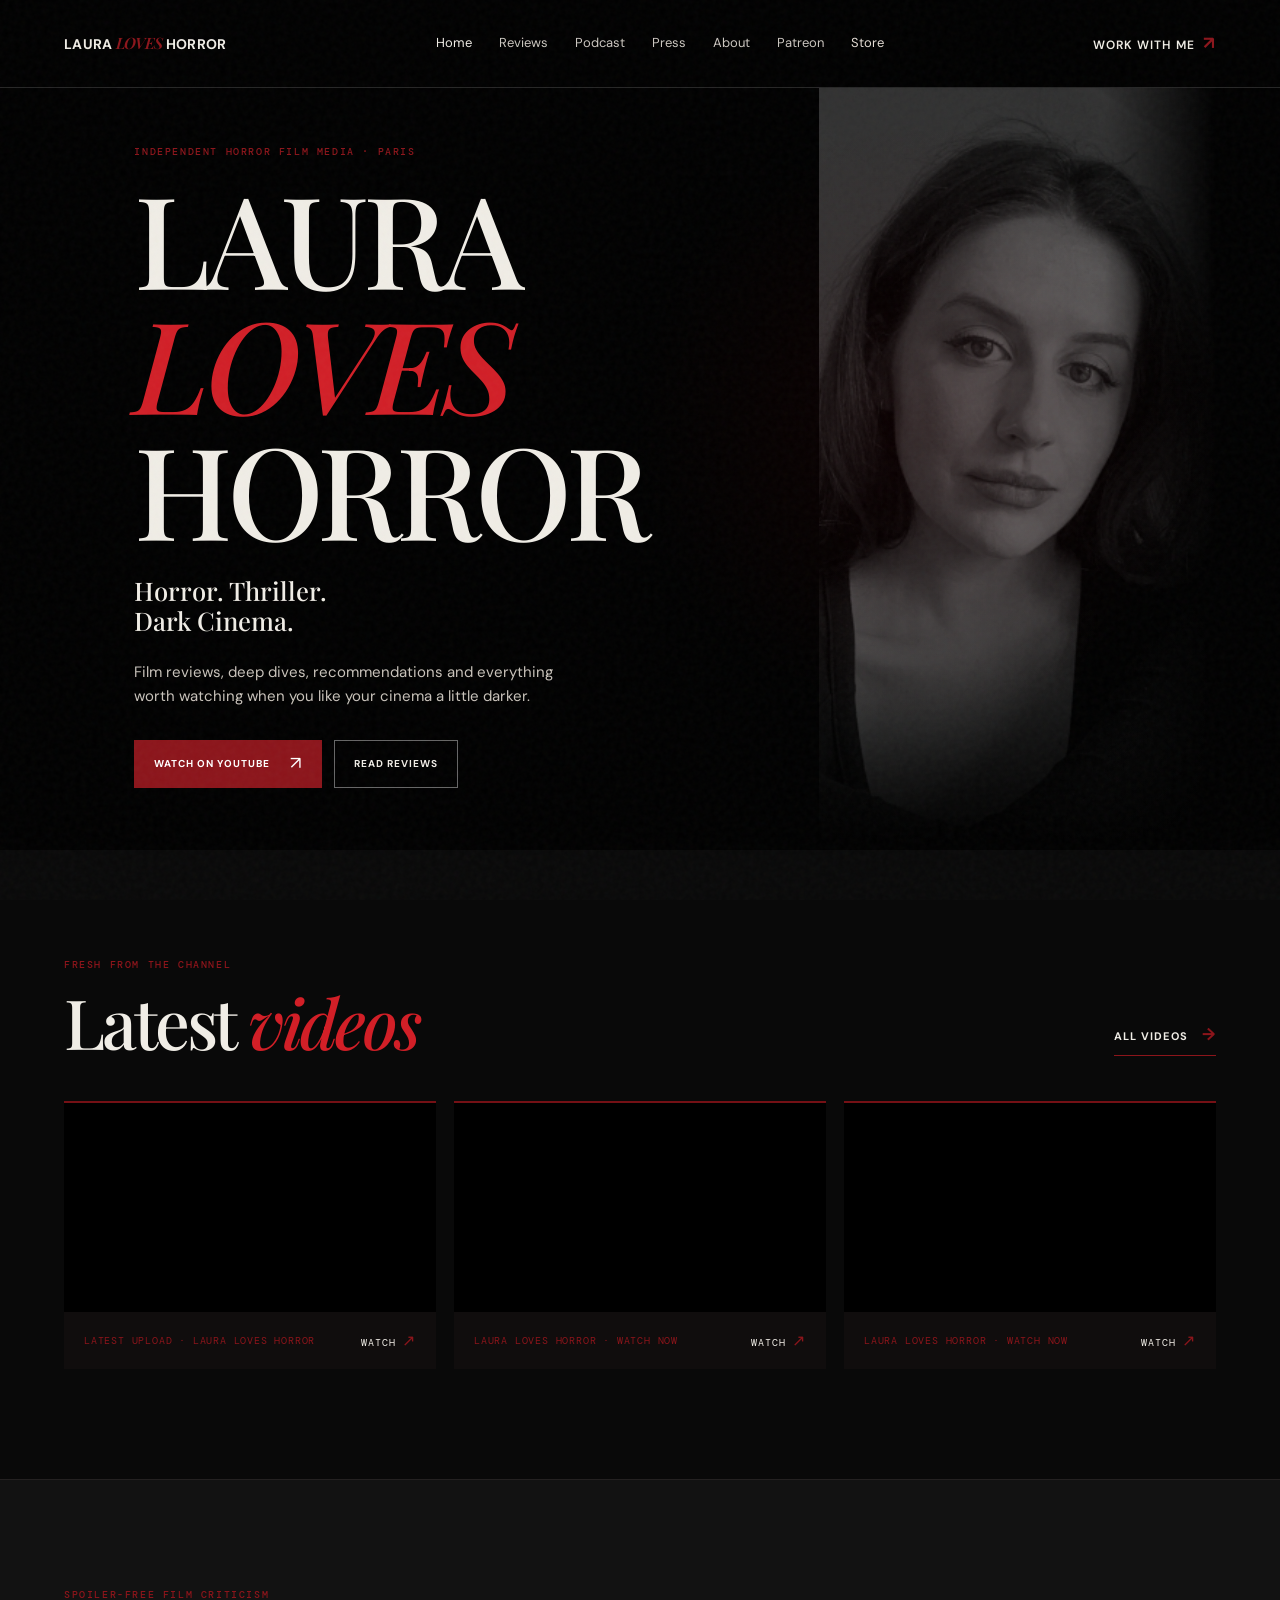
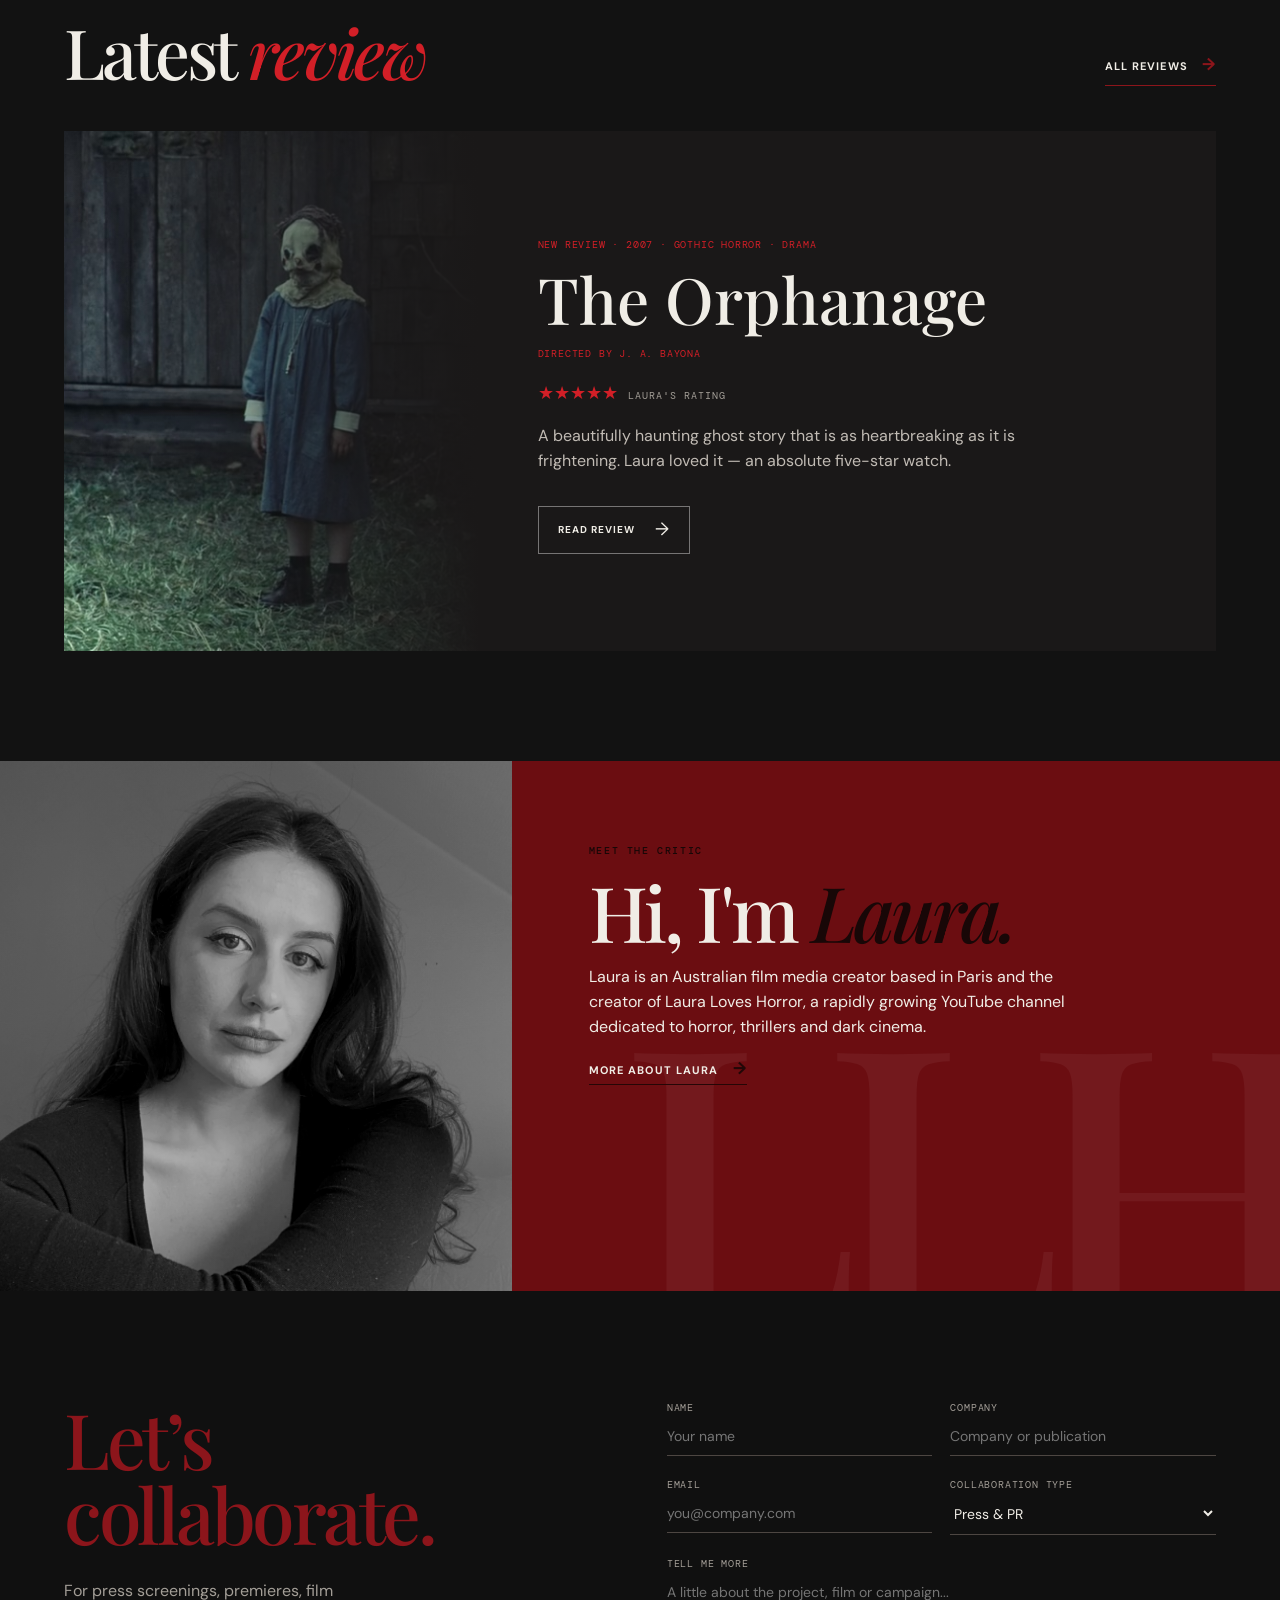
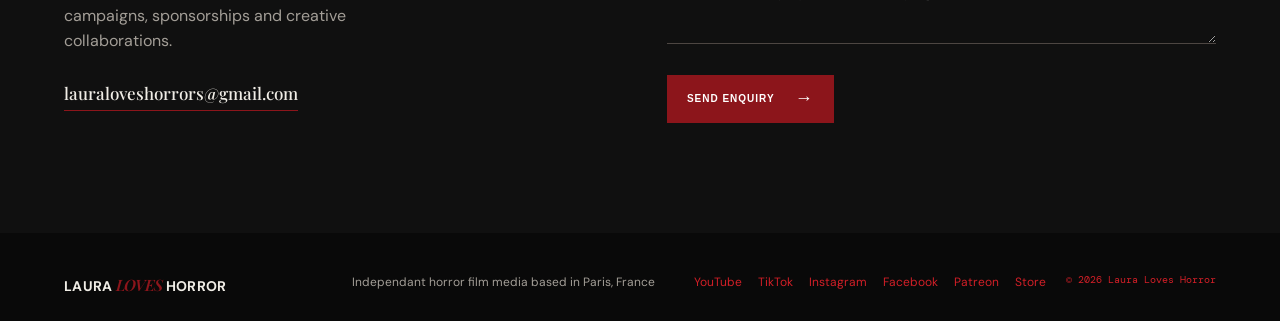
==== commit 216f79a9: "site updates" ====
--- a/index.html
+++ b/index.html
@@ -6,5 +6,5 @@
 <section id="latest" class="latest section-shell section-anchor"><div class="section-top"><div><p class="eyebrow">Fresh from the channel</p><h2>Latest <em>videos</em></h2></div><a class="text-link" href="https://www.youtube.com/@lauraloveshorrors" target="_blank" rel="noreferrer">All videos <span>→</span></a></div><div id="video-grid" class="video-grid"></div></section>
 <section class="reviews-panel"><div class="section-shell"><div class="section-top reviews-heading"><div><p class="eyebrow">Spoiler-free film criticism</p><h2>Latest <em>review</em></h2></div><a class="text-link" href="reviews.html">All reviews <span>→</span></a></div><div id="feature-review" class="feature-review"></div></div></section>
 <section class="about-banner"><div class="about-image"></div><div class="about-copy"><p class="eyebrow">Meet the critic</p><h2>Hi, I'm <em>Laura.</em></h2><p data-edit="about-bio">Laura is an Australian film media creator based in Paris and the creator of Laura Loves Horror, a rapidly growing YouTube channel dedicated to horror, thrillers and dark cinema.</p><a class="text-link" href="about.html">More about Laura <span>→</span></a></div><div class="big-word">LLH</div></section>
-<section id="contact" class="contact-section section-anchor"><div class="section-shell contact-layout"><div><h2 class="collaborate">Let’s<br />collaborate.</h2><p data-edit="contact-copy">For press screenings, premieres, film campaigns, sponsorships and creative collaborations.</p><a class="email" href="mailto:lauraloveshorrors@gmail.com">lauraloveshorrors@gmail.com <span>↗</span></a></div><form class="contact-form" onsubmit="event.preventDefault(); this.querySelector('button').textContent='Message ready — thank you';"><label>Name<input required placeholder="Your name" /></label><label>Company<input placeholder="Company or publication" /></label><label>Email<input type="email" required placeholder="you@company.com" /></label><label>Collaboration type<select><option>Press &amp; PR</option><option>Brand partnership</option><option>Event invitation</option><option>Other</option></select></label><label class="full">Tell me more<textarea required placeholder="A little about the project, film or campaign..."></textarea></label><button class="button button-primary" type="submit">Send enquiry <span>→</span></button></form></div></section></main>
+<section id="contact" class="contact-section section-anchor"><div class="section-shell contact-layout"><div><h2 class="collaborate">Let’s<br />collaborate.</h2><p data-edit="contact-copy">For press screenings, premieres, film campaigns, sponsorships and creative collaborations.</p><a class="email" href="mailto:lauraloveshorrors@gmail.com">lauraloveshorrors@gmail.com</a></div><form class="contact-form" name="contact" method="POST" data-netlify="true" netlify-honeypot="bot-field" action="/thank-you.html"><input type="hidden" name="form-name" value="contact"/><p hidden><label>Do not fill this out: <input name="bot-field"/></label></p><label>Name<input name="name" required placeholder="Your name" /></label><label>Company<input name="company" placeholder="Company or publication" /></label><label>Email<input name="email" type="email" required placeholder="you@company.com" /></label><label>Collaboration type<select name="collaboration-type"><option>Press &amp; PR</option><option>Brand partnership</option><option>Event invitation</option><option>Other</option></select></label><label class="full">Tell me more<textarea name="message" required placeholder="A little about the project, film or campaign..."></textarea></label><button class="button button-primary" type="submit">Send enquiry <span>→</span></button></form></div></section></main>
 <footer><a class="brand" href="index.html"><span class="brand-laura">LAURA</span> <span class="brand-loves">LOVES</span> HORROR<i></i></a><p>Independent horror film media from Paris.</p><div class="socials"><a href="https://www.youtube.com/@lauraloveshorrors" target="_blank" rel="noreferrer">YouTube</a><a href="https://www.tiktok.com/@lauraloveshorror" target="_blank" rel="noreferrer">TikTok</a><a href="https://www.instagram.com/lauraloveshorrors/" target="_blank" rel="noreferrer">Instagram</a><a href="https://www.facebook.com/profile.php?id=100066728311100" target="_blank" rel="noreferrer">Facebook</a><a href="https://www.patreon.com/cw/LauraLovesHorror" target="_blank" rel="noreferrer">Patreon</a><a data-shop-link href="#">Shop</a></div><small>© 2026 Laura Loves Horror</small></footer><script type="module" src="app.js"></script></body></html>
--- a/updates.css
+++ b/updates.css
@@ -3,3 +3,26 @@
 .brand .brand-laura{color:var(--paper)}.brand .brand-loves{color:#8c151b}
 /* 2026 editorial site update */
 .brand .brand-loves{font-family:var(--serif);font-style:italic;font-weight:600;letter-spacing:-.04em}.page-header{position:relative;background:#090909}.page-main{min-height:65vh}.hero-image{background:#090909!important}.hero-portrait{position:absolute;inset:88px auto 0 5vw;width:31vw;background:linear-gradient(90deg,#090909 0%,transparent 28%),linear-gradient(0deg,#090909 0%,transparent 35%),url('laura-portrait.png') center top/cover no-repeat;filter:grayscale(1) contrast(1.08) brightness(.68);opacity:.56;mix-blend-mode:screen}.hero-content{margin-left:41vw;max-width:660px}.hero-shade{background:radial-gradient(circle at 72% 50%,#4d080c28,transparent 31%)!important}.review-archive{background:#090909;min-height:75vh}.archive-card:before{display:block;background:linear-gradient(0deg,#090909f2 0%,#09090916 72%),var(--image) center/cover!important;filter:grayscale(.35) contrast(1.05)!important}.archive-card:hover:before{filter:grayscale(0)!important}.letterboxd-callout{border-top:1px solid #463a38;margin-top:58px;padding-top:32px;display:flex;align-items:center;justify-content:space-between;gap:25px}.letterboxd-callout p{font:500 clamp(22px,3vw,35px)/1.1 var(--serif);margin:0;max-width:520px}.letterboxd-callout strong{color:#8c151b;font-weight:500}.podcast-page{min-height:calc(100vh - 88px);display:flex;align-items:center}.podcast-page h1{font-size:clamp(60px,9vw,140px)}.press-section .section-shell{min-height:calc(100vh - 88px);align-content:center}.about-page{min-height:calc(100vh - 88px)}@media(max-width:760px){.hero-portrait{inset:68px auto auto 0;width:67vw;height:325px;opacity:.31}.hero-content{margin-left:20px;margin-right:20px;padding-top:270px}.hero{height:auto;min-height:725px}.letterboxd-callout{display:block}.letterboxd-callout .button{margin-top:22px}.podcast-page{min-height:calc(100vh - 68px)}.press-section .section-shell,.about-page{min-height:0}}
+.letterboxd-action{display:flex;align-items:center;gap:15px;flex-shrink:0}.letterboxd-action img{width:78px;height:78px;border-radius:50%;object-fit:cover}@media(max-width:760px){.letterboxd-action{margin-top:22px}.letterboxd-callout .button{margin-top:0}.letterboxd-action img{width:62px;height:62px}}
+.podcast-section .eyebrow{color:#170405;font-weight:700}.podcast-note>span:first-child,.coming-soon{font-weight:700;color:#170405}.about-label{color:var(--paper)!important;font-weight:700}.about-headline,.about-headline em{color:#8c151b!important;font-style:normal}
+.letterboxd-handle{color:#8c151b;font-weight:500}.letterboxd-handle:hover{text-decoration:underline;text-underline-offset:5px}
+.hero-portrait{inset:88px 5vw 0 auto;background:linear-gradient(270deg,#090909 0%,transparent 28%),linear-gradient(0deg,#090909 0%,transparent 35%),url('laura-portrait.png') center top/cover no-repeat}.hero-content{margin-left:10.5vw}@media(max-width:760px){.hero-portrait{inset:68px 0 auto auto}.hero-content{margin-left:20px}}
+.collaborate{color:var(--red-hot)}
+.hero-side-note{display:none}
+.about-headline em{font-style:italic}
+.review-detail{max-width:1120px;padding-top:78px}.review-detail>.text-link{display:inline-block;margin-bottom:82px}.review-detail>h1{font-size:clamp(58px,9vw,130px);margin:17px 0 25px}.review-detail-meta{display:flex;gap:35px;align-items:center;color:var(--muted);font:11px var(--mono);text-transform:uppercase;letter-spacing:.08em;margin-bottom:45px}.review-detail-meta .rating{margin:0}.review-detail-image{height:min(56vw,580px);background:linear-gradient(0deg,#09090924,#09090924),url('https://images.unsplash.com/photo-1517604931442-7e0c8ed2963c?auto=format&fit=crop&w=1600&q=85') center/cover}.review-detail-copy{max-width:680px;margin:58px auto 0;color:#c9c3bb;font-size:17px}.review-detail-copy .lede{font:500 28px/1.25 var(--serif);color:var(--paper)}.review-detail-copy .button{margin-top:18px}@media(max-width:760px){.review-detail{padding-top:48px}.review-detail>.text-link{margin-bottom:54px}.review-detail-meta{display:block;line-height:2.2}.review-detail-image{height:300px}.review-detail-copy{font-size:16px;margin-top:36px}.review-detail-copy .lede{font-size:23px}}
+.video-grid{grid-template-columns:repeat(3,1fr)}.video-embed,.video-embed-featured{min-height:0!important}.scroll-cue{display:none}@media(max-width:760px){.video-grid{grid-template-columns:1fr}}
+.archive-card{cursor:pointer}.archive-card:hover{color:var(--paper)}.review-detail-image[style]{background:linear-gradient(0deg,#09090924,#09090924),var(--image) center/cover}
+.watch-here{display:inline-block;margin-top:7px;color:#8c151b;font-family:var(--sans);font-size:13px;font-style:italic;font-weight:500}.watch-here:hover{text-decoration:underline;text-underline-offset:4px}
+.lifetime-metrics{background:#70060a;color:var(--paper)}.lifetime-grid{display:grid;grid-template-columns:repeat(3,1fr);margin-top:30px}.lifetime-grid>div{padding:12px 8vw 22px 0;border-right:1px solid #d29a9b}.lifetime-grid>div+div{padding-left:8vw}.lifetime-grid>div:last-child{border-right:0}.lifetime-grid span{display:block;font:500 11px/1.1 var(--mono);letter-spacing:.13em;text-transform:uppercase}.lifetime-grid strong{display:block;font:500 clamp(48px,7vw,94px)/1 var(--serif);margin-top:30px}@media(max-width:760px){.lifetime-grid{grid-template-columns:1fr}.lifetime-grid>div,.lifetime-grid>div+div{padding:24px 0;border-right:0;border-bottom:1px solid #d29a9b}.lifetime-grid strong{font-size:56px;margin-top:18px}}
+.press-section{background:#090909;color:var(--paper)}.press-copy{color:#d5cfc6}.performance>div{border-color:#423b38}.performance span{color:#e5ded6}.performance .eyebrow{color:#8c151b}
+.brand i{display:none}.brand .brand-loves{font-size:1.12em}
+.orphanage-image{background:linear-gradient(0deg,#09090924,#09090924),url('orphanage-still.jpg') center/cover}
+.lifetime-metrics{background:#090909}.lifetime-grid>div{border-color:#423b38}
+.review-detail h1 em{color:var(--paper)}.review-detail .eyebrow{color:var(--paper)}.feature-review .review-meta,.feature-review .rating{color:var(--red-hot)}.feature-review .rating small{color:var(--muted)}
+.brand{color:var(--paper)}.press-section .section-shell{min-height:calc(100vh - 370px)}footer,footer *{color:var(--red-hot)}footer .brand .brand-laura,footer .brand .brand-loves{color:var(--red-hot)}footer .socials a:hover{color:var(--paper)}@media(max-width:760px){.press-section .section-shell{min-height:0}}
+.contact-section{background:#101010}
+.archive-card .review-meta{color:var(--paper)}
+.collaborate{color:#8c151b}
+footer .brand{color:var(--paper)}footer .brand .brand-laura{color:var(--paper)}footer .brand .brand-loves{color:#8c151b}
+footer p{color:var(--muted)}
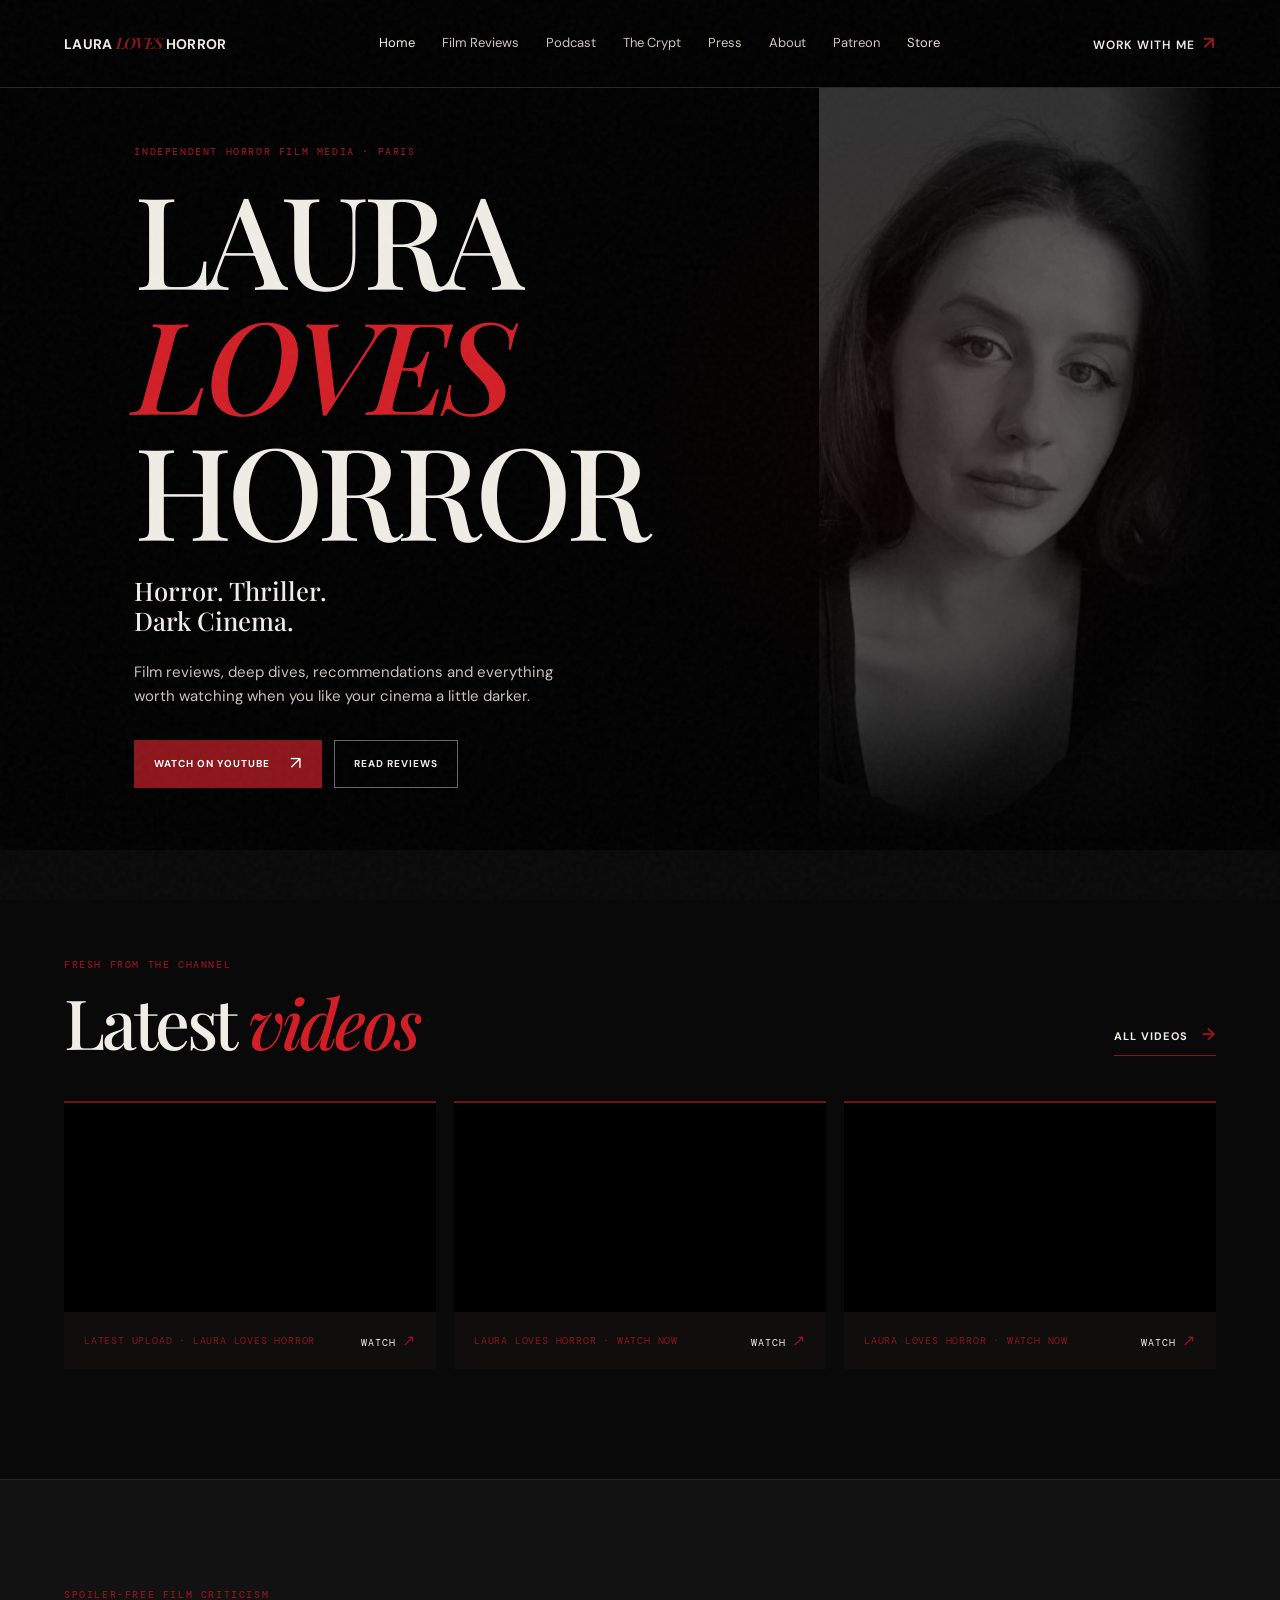
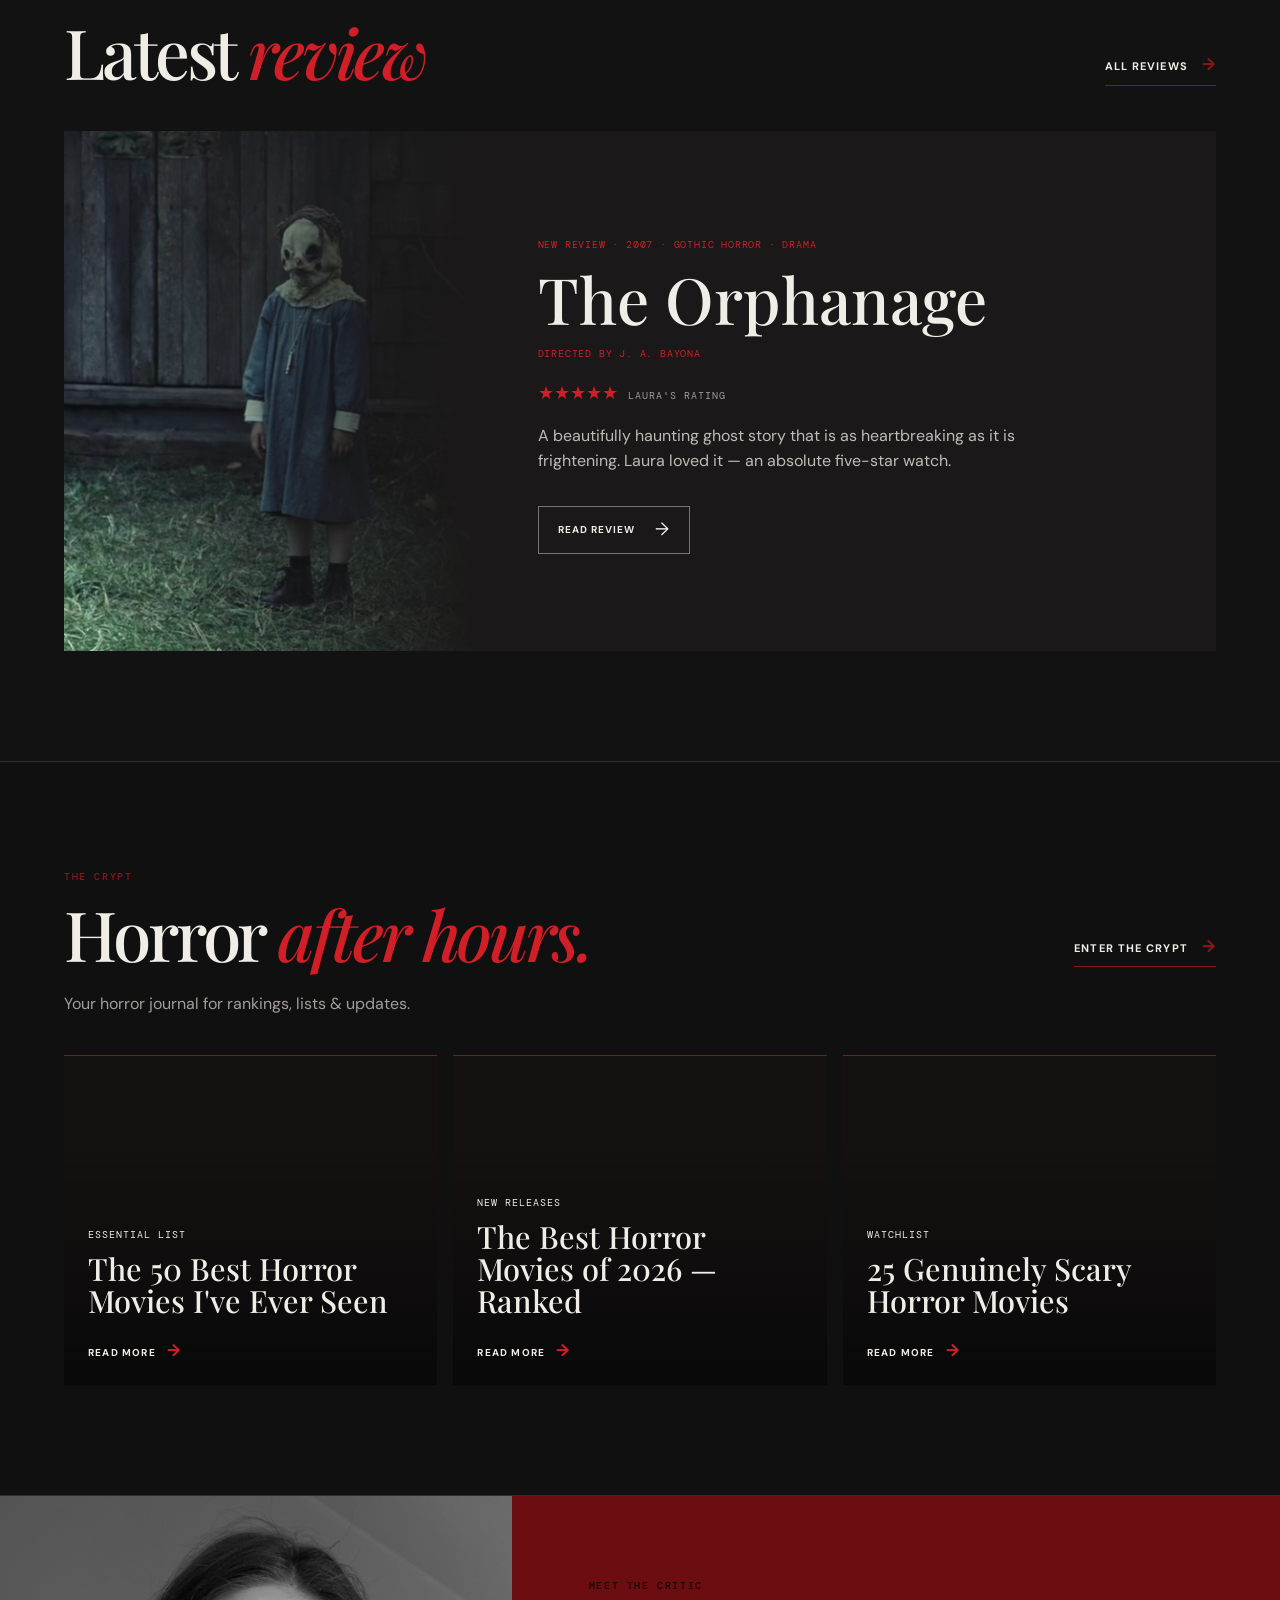
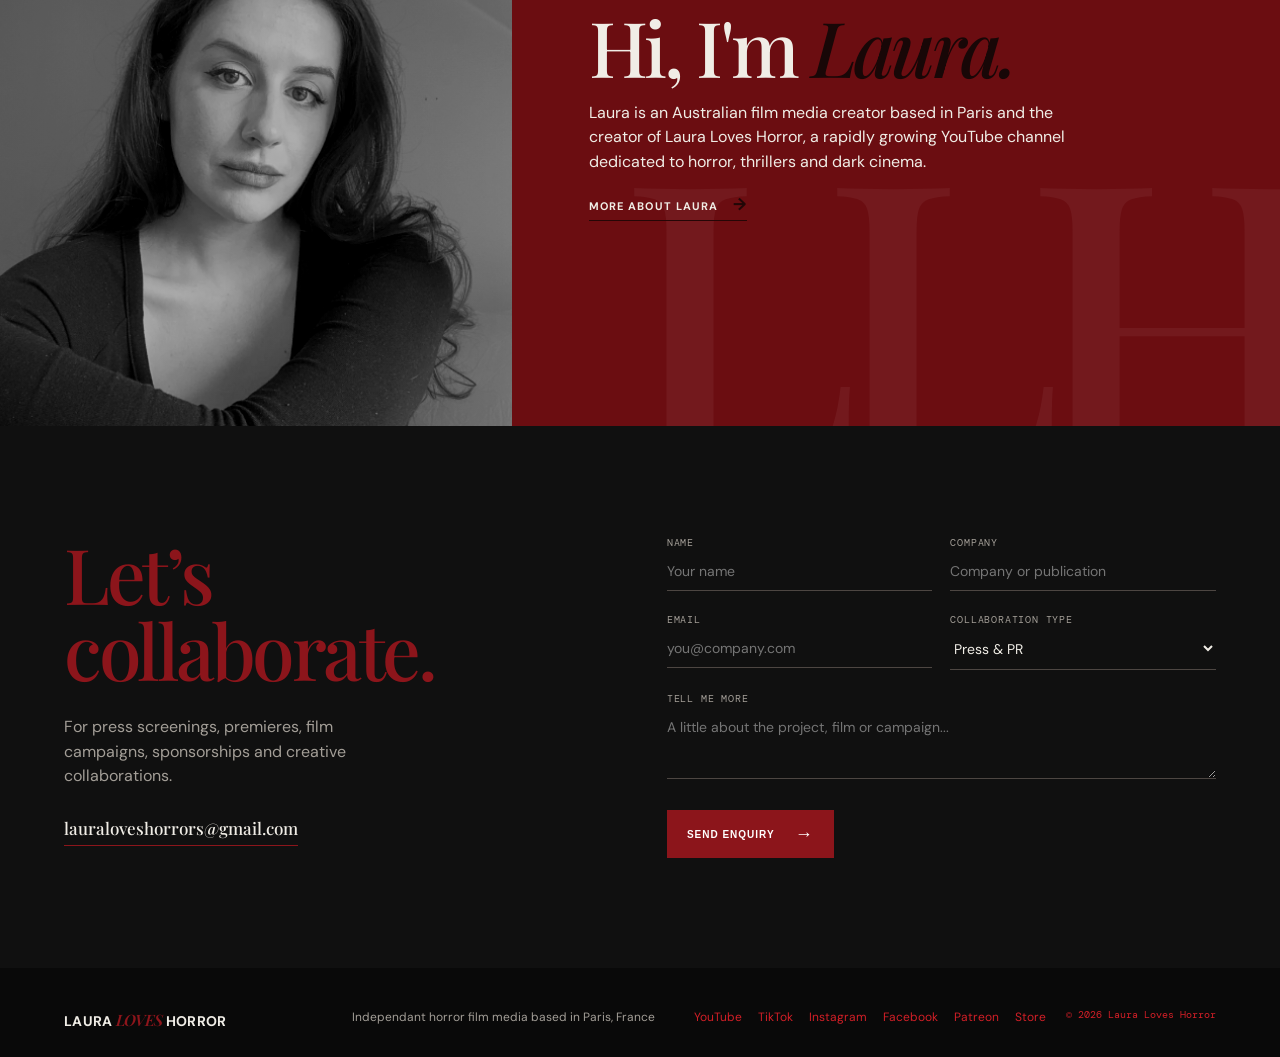
==== commit bcaed5b5: "site update" ====
--- a/index.html
+++ b/index.html
@@ -1,10 +1,15 @@
 <!doctype html>
 <html lang="en">
-<head><meta charset="UTF-8" /><meta name="viewport" content="width=device-width, initial-scale=1.0" /><meta name="description" content="Laura Loves Horror — independent horror film media, reviews and dark cinema." /><meta name="theme-color" content="#090909" /><title>Laura Loves Horror | Horror Film Media</title><link rel="preconnect" href="https://fonts.googleapis.com" /><link rel="preconnect" href="https://fonts.gstatic.com" crossorigin /><link href="https://fonts.googleapis.com/css2?family=DM+Mono:wght@400;500&family=DM+Sans:opsz,wght@9..40,400;9..40,500;9..40,600;9..40,700&family=Playfair+Display:ital,wght@0,500;0,600;0,700;1,500&display=swap" rel="stylesheet" /><link rel="stylesheet" href="styles.css" /><link rel="stylesheet" href="extra.css" /><link rel="stylesheet" href="updates.css" /></head>
+<head>
+<!-- Google tag (gtag.js) -->
+<script async src="https://www.googletagmanager.com/gtag/js?id=G-9XBMNHVZBS"></script>
+<script>window.dataLayer=window.dataLayer||[];function gtag(){dataLayer.push(arguments)}gtag('js',new Date());gtag('config','G-9XBMNHVZBS');</script>
+<meta charset="UTF-8" /><meta name="viewport" content="width=device-width, initial-scale=1.0" /><meta name="description" content="Laura Loves Horror — independent horror film media, reviews and dark cinema." /><meta name="theme-color" content="#090909" /><title>Laura Loves Horror | Horror Film Media</title><link rel="preconnect" href="https://fonts.googleapis.com" /><link rel="preconnect" href="https://fonts.gstatic.com" crossorigin /><link href="https://fonts.googleapis.com/css2?family=DM+Mono:wght@400;500&family=DM+Sans:opsz,wght@9..40,400;9..40,500;9..40,600;9..40,700&family=Playfair+Display:ital,wght@0,500;0,600;0,700;1,500&display=swap" rel="stylesheet" /><link rel="stylesheet" href="styles.css" /><link rel="stylesheet" href="extra.css" /><link rel="stylesheet" href="updates.css" /></head>
 <body><div class="grain" aria-hidden="true"></div><header class="site-header"><a href="index.html" class="brand" aria-label="Laura Loves Horror home"><span class="brand-laura">LAURA</span> <span class="brand-loves">LOVES</span> HORROR<i></i></a><button class="menu-toggle" aria-label="Open menu" aria-expanded="false"><span></span><span></span></button><nav class="main-nav" aria-label="Main navigation"><a class="active" href="index.html">Home</a><a href="reviews.html">Reviews</a><a href="podcast.html">Podcast</a><a href="press.html">Press</a><a href="about.html">About</a><a class="shop-link" data-shop-link href="#">Shop ↗</a></nav><a class="header-contact" href="#contact">Work with me <b>↗</b></a></header>
 <main><section id="home" class="hero section-anchor"><div class="hero-image"></div><div class="hero-portrait" aria-hidden="true"></div><div class="hero-shade"></div><div class="hero-content"><p class="eyebrow">Independent horror film media · Paris</p><h1>LAURA<br /><em>LOVES</em> HORROR</h1><p class="hero-tagline">Horror. Thriller.<br />Dark Cinema.</p><p class="hero-copy">Film reviews, deep dives, recommendations and everything worth watching when you like your cinema a little darker.</p><div class="button-row"><a class="button button-primary" href="https://www.youtube.com/@lauraloveshorrors" target="_blank" rel="noreferrer">Watch on YouTube <span>↗</span></a><a class="button button-ghost" href="reviews.html">Read reviews</a></div></div><aside class="hero-side-note"><span>01 / 06</span><b>For people<br />who watch after dark.</b></aside><a class="scroll-cue" href="#latest">Scroll to explore <span>↓</span></a></section>
 <section id="latest" class="latest section-shell section-anchor"><div class="section-top"><div><p class="eyebrow">Fresh from the channel</p><h2>Latest <em>videos</em></h2></div><a class="text-link" href="https://www.youtube.com/@lauraloveshorrors" target="_blank" rel="noreferrer">All videos <span>→</span></a></div><div id="video-grid" class="video-grid"></div></section>
 <section class="reviews-panel"><div class="section-shell"><div class="section-top reviews-heading"><div><p class="eyebrow">Spoiler-free film criticism</p><h2>Latest <em>review</em></h2></div><a class="text-link" href="reviews.html">All reviews <span>→</span></a></div><div id="feature-review" class="feature-review"></div></div></section>
+<section class="crypt-preview"><div class="section-shell"><div class="section-top"><div><p class="eyebrow">The Crypt</p><h2>Horror <em>after hours.</em></h2></div><a class="text-link" href="the-crypt.html">Enter the Crypt <span>→</span></a></div><p class="crypt-intro">Your horror journal for rankings, lists &amp; updates.</p><div id="crypt-preview-grid" class="crypt-grid"></div></div></section>
 <section class="about-banner"><div class="about-image"></div><div class="about-copy"><p class="eyebrow">Meet the critic</p><h2>Hi, I'm <em>Laura.</em></h2><p data-edit="about-bio">Laura is an Australian film media creator based in Paris and the creator of Laura Loves Horror, a rapidly growing YouTube channel dedicated to horror, thrillers and dark cinema.</p><a class="text-link" href="about.html">More about Laura <span>→</span></a></div><div class="big-word">LLH</div></section>
 <section id="contact" class="contact-section section-anchor"><div class="section-shell contact-layout"><div><h2 class="collaborate">Let’s<br />collaborate.</h2><p data-edit="contact-copy">For press screenings, premieres, film campaigns, sponsorships and creative collaborations.</p><a class="email" href="mailto:lauraloveshorrors@gmail.com">lauraloveshorrors@gmail.com</a></div><form class="contact-form" name="contact" method="POST" data-netlify="true" netlify-honeypot="bot-field" action="/thank-you.html"><input type="hidden" name="form-name" value="contact"/><p hidden><label>Do not fill this out: <input name="bot-field"/></label></p><label>Name<input name="name" required placeholder="Your name" /></label><label>Company<input name="company" placeholder="Company or publication" /></label><label>Email<input name="email" type="email" required placeholder="you@company.com" /></label><label>Collaboration type<select name="collaboration-type"><option>Press &amp; PR</option><option>Brand partnership</option><option>Event invitation</option><option>Other</option></select></label><label class="full">Tell me more<textarea name="message" required placeholder="A little about the project, film or campaign..."></textarea></label><button class="button button-primary" type="submit">Send enquiry <span>→</span></button></form></div></section></main>
 <footer><a class="brand" href="index.html"><span class="brand-laura">LAURA</span> <span class="brand-loves">LOVES</span> HORROR<i></i></a><p>Independent horror film media from Paris.</p><div class="socials"><a href="https://www.youtube.com/@lauraloveshorrors" target="_blank" rel="noreferrer">YouTube</a><a href="https://www.tiktok.com/@lauraloveshorror" target="_blank" rel="noreferrer">TikTok</a><a href="https://www.instagram.com/lauraloveshorrors/" target="_blank" rel="noreferrer">Instagram</a><a href="https://www.facebook.com/profile.php?id=100066728311100" target="_blank" rel="noreferrer">Facebook</a><a href="https://www.patreon.com/cw/LauraLovesHorror" target="_blank" rel="noreferrer">Patreon</a><a data-shop-link href="#">Shop</a></div><small>© 2026 Laura Loves Horror</small></footer><script type="module" src="app.js"></script></body></html>
--- a/updates.css
+++ b/updates.css
@@ -23,6 +23,13 @@
 .brand{color:var(--paper)}.press-section .section-shell{min-height:calc(100vh - 370px)}footer,footer *{color:var(--red-hot)}footer .brand .brand-laura,footer .brand .brand-loves{color:var(--red-hot)}footer .socials a:hover{color:var(--paper)}@media(max-width:760px){.press-section .section-shell{min-height:0}}
 .contact-section{background:#101010}
 .archive-card .review-meta{color:var(--paper)}
+.crypt-preview{background:#101010;border-top:1px solid var(--line);border-bottom:1px solid var(--line)}.crypt-intro{color:var(--muted);max-width:410px;margin:-20px 0 38px;font-size:16px}.crypt-grid{display:grid;grid-template-columns:repeat(3,1fr);gap:16px}.crypt-card{position:relative;min-height:330px;padding:24px;display:flex;flex-direction:column;justify-content:flex-end;overflow:hidden;border-top:1px solid #7d1a20;background:#181313}.crypt-card:before{content:"";position:absolute;inset:0;background:linear-gradient(0deg,#0b0909 6%,#0b09093d 72%),var(--image) center/cover;filter:grayscale(.65);transition:.3s}.crypt-card:hover:before{transform:scale(1.04);filter:grayscale(.15)}.crypt-card>*{position:relative}.crypt-card span{font:10px var(--mono);letter-spacing:.1em;text-transform:uppercase;color:var(--paper)}.crypt-card h3{font:500 clamp(26px,2.4vw,36px)/1.03 var(--serif);margin:12px 0 23px;max-width:350px}.crypt-card b{font:700 10px var(--sans);letter-spacing:.12em;text-transform:uppercase}.crypt-card i{color:var(--red-hot);font-style:normal;font-size:17px;margin-left:8px}.crypt-page{padding-top:115px}.crypt-page-intro{max-width:570px;color:var(--muted);font-size:18px;margin:32px 0 58px}.crypt-article{display:grid;grid-template-columns:33% 1fr;gap:52px;padding:32px 0;border-top:1px solid var(--line)}.crypt-article-image{min-height:220px;background:var(--image) center/cover;filter:grayscale(.45)}.crypt-article h2{font-size:clamp(36px,4vw,58px);max-width:740px}.crypt-article>div>p:not(.eyebrow){max-width:610px;color:var(--muted);margin:20px 0 28px}@media(max-width:760px){.crypt-grid{grid-template-columns:1fr}.crypt-card{min-height:270px}.crypt-page{padding-top:80px}.crypt-page-intro{margin:23px 0 38px;font-size:16px}.crypt-article{grid-template-columns:1fr;gap:22px;padding:25px 0}.crypt-article-image{min-height:210px}.crypt-article h2{font-size:38px}}
 .collaborate{color:#8c151b}
 footer .brand{color:var(--paper)}footer .brand .brand-laura{color:var(--paper)}footer .brand .brand-loves{color:#8c151b}
 footer p{color:var(--muted)}
+
+/* The Crypt article pages and Film Reviews rating filters */
+.crypt-article{transition:background .2s ease,padding .2s ease}.crypt-article:hover{background:#ffffff06;padding-left:16px;padding-right:16px}.crypt-article:hover .crypt-article-image{filter:grayscale(0)}.crypt-article .text-link b{color:var(--red-hot);font-size:17px;margin-left:8px}.crypt-article-page{padding-top:115px;max-width:1240px}.crypt-article-page>.text-link{display:inline-block;margin-bottom:42px}.crypt-article-page>.eyebrow{margin-bottom:20px}.crypt-article-page h1{font-size:clamp(54px,7.2vw,110px);max-width:1100px}.crypt-hero-image{height:min(540px,58vw);margin:52px 0;background:linear-gradient(0deg,#09090918,#09090918),var(--image) center/cover;filter:grayscale(.25)}.crypt-reading{max-width:720px;margin:0 auto 34px}.crypt-reading p{color:#c7c1ba;font-size:18px;line-height:1.65}.crypt-reading .lede{font:500 30px/1.23 var(--serif);color:var(--paper)}.crypt-reading .button{margin-top:20px}.rating-filter-row{display:flex;align-items:center;gap:8px;flex-wrap:wrap;margin:-14px 0 31px}.rating-filter-row:before{content:'Rating';font:10px var(--mono);letter-spacing:.12em;text-transform:uppercase;color:var(--muted);margin-right:5px}.rating-filter{appearance:none;background:transparent;border:1px solid var(--line);color:var(--paper);padding:10px 13px;font:12px/1 var(--sans);letter-spacing:.08em;cursor:pointer;transition:.2s}.rating-filter:hover,.rating-filter.active{background:var(--red-hot);border-color:var(--red-hot);color:#fff}.podcast-social-follow{margin:36px auto 0;text-align:center}.podcast-social-follow p{font:500 30px/1.1 var(--serif);font-style:italic;color:#111;margin:0 0 18px}.podcast-social-icons{display:flex;justify-content:center;gap:12px}.podcast-social-icon{width:42px;height:42px;border-radius:50%;background:#111;color:#fff;display:grid;place-items:center;font:600 19px/1 var(--sans);text-decoration:none;transition:transform .2s,background .2s}.podcast-social-icon:hover{transform:translateY(-3px);background:#2a2a2a}.podcast-social-icon[aria-label*="Instagram"]{background:#111}@media(max-width:760px){.crypt-article:hover{padding-left:0;padding-right:0}.crypt-article-page{padding-top:80px}.crypt-article-page>.text-link{margin-bottom:30px}.crypt-hero-image{margin:34px 0;height:280px}.crypt-reading p{font-size:16px}.crypt-reading .lede{font-size:25px}.rating-filter-row{margin:-6px 0 25px}.rating-filter-row:before{width:100%;margin-bottom:3px}.podcast-social-follow{margin-top:30px}}
+.letterboxd-follow{display:flex;flex-direction:column;align-items:center;gap:9px}.letterboxd-follow .button{min-width:402px;justify-content:center}.letterboxd-follow-copy{font:italic 15px/1.2 var(--serif);color:var(--paper);text-decoration:none}.letterboxd-follow-copy:hover{text-decoration:underline;text-underline-offset:4px}.recommendation-callout a{color:var(--red-hot);text-decoration:underline;text-underline-offset:5px}@media(max-width:760px){.letterboxd-follow{align-items:flex-start}.letterboxd-follow .button{min-width:0}.letterboxd-follow-copy{padding-left:2px}}
+/* Podcast social links sit between the two introductory columns. */
+.podcast-social-follow{grid-column:1/-1;justify-self:center;transform:translateX(17vw);margin-top:-5px}.podcast-social-follow p{color:var(--paper)}@media(max-width:760px){.podcast-social-follow{transform:none;justify-self:center;margin-top:10px}}
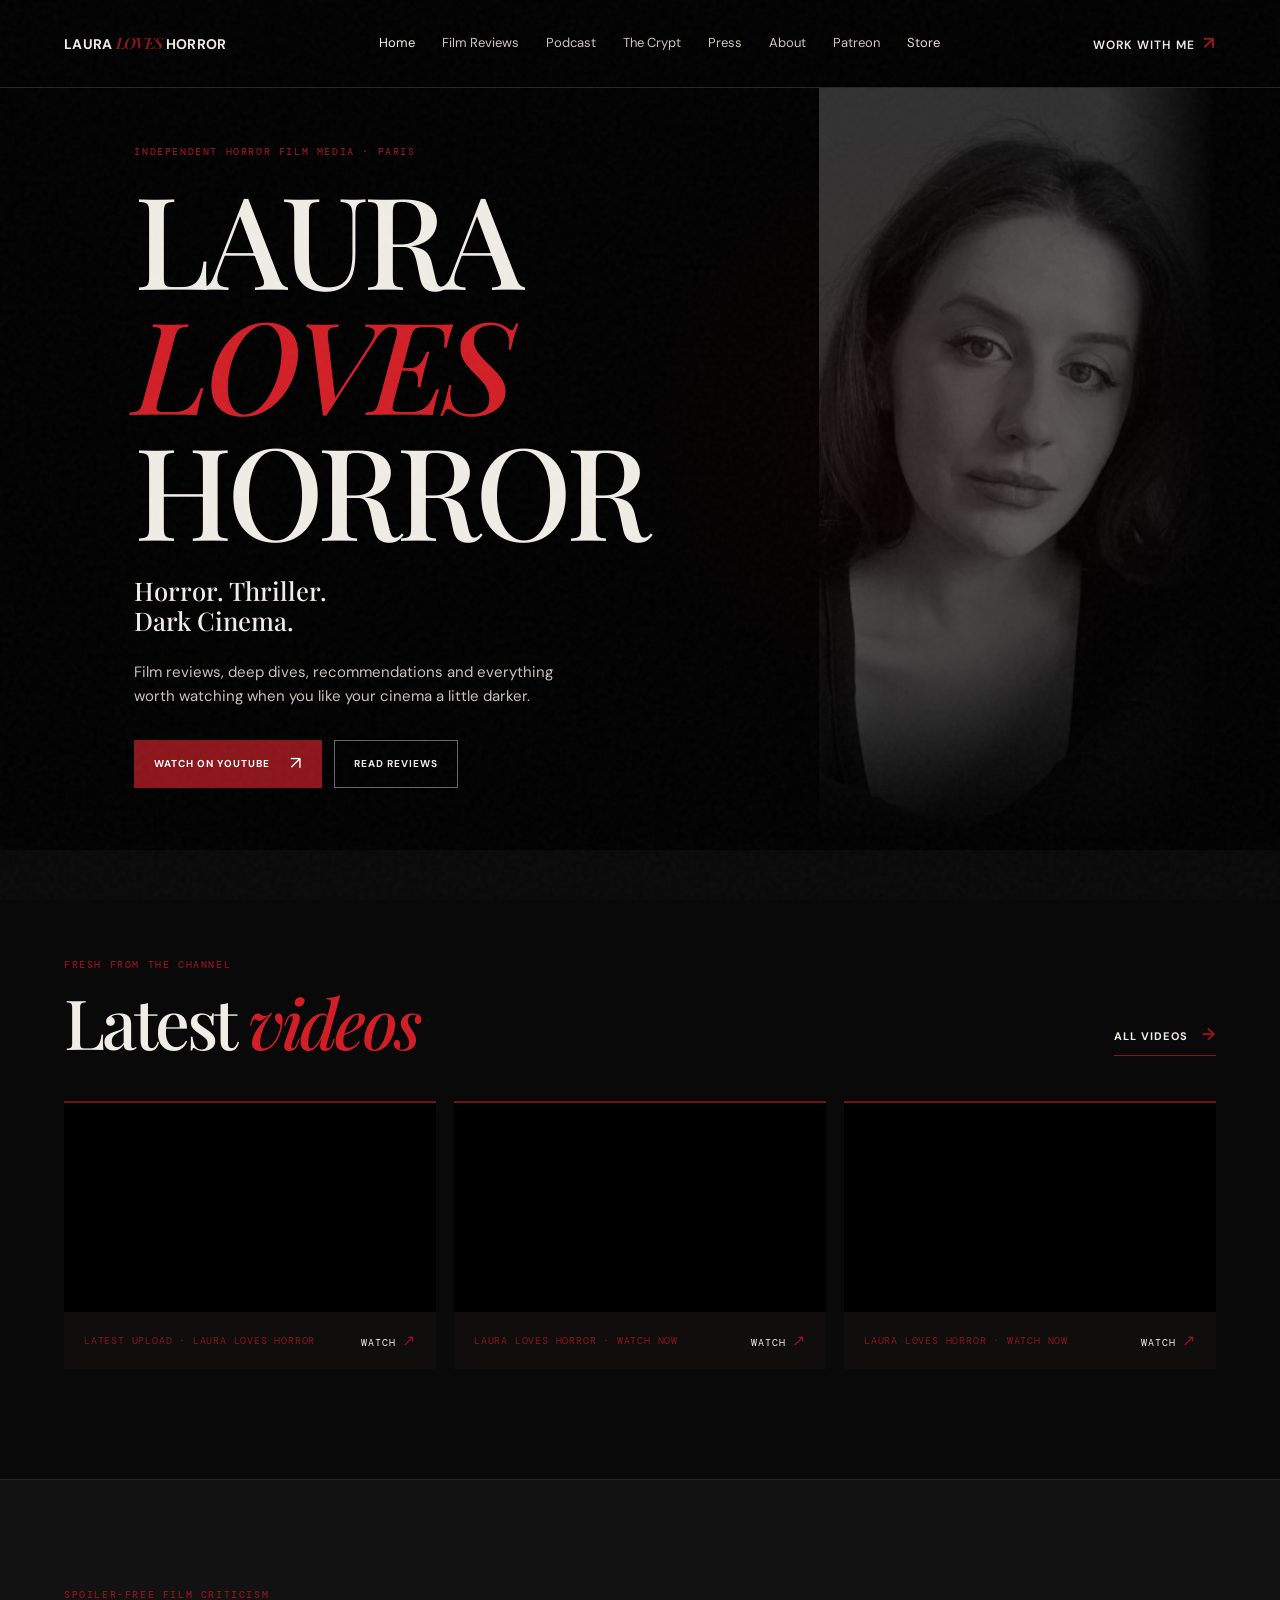
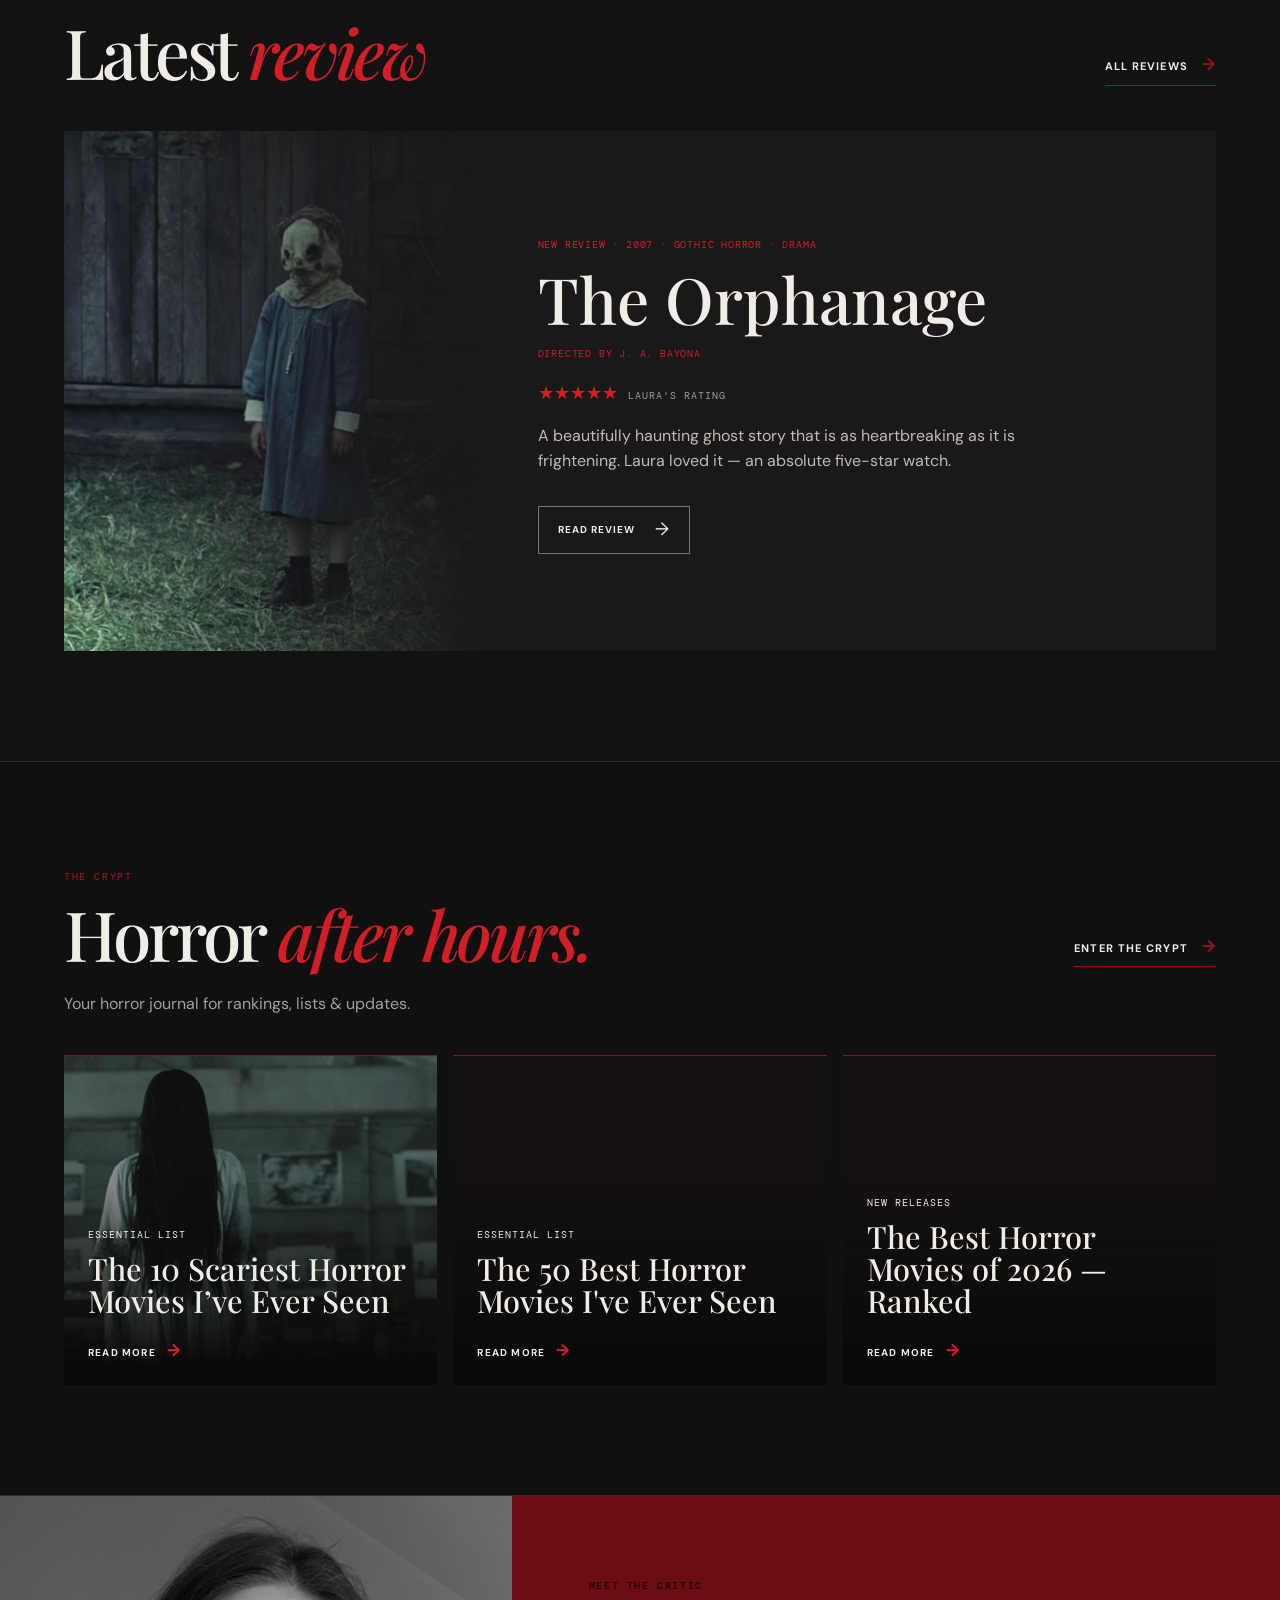
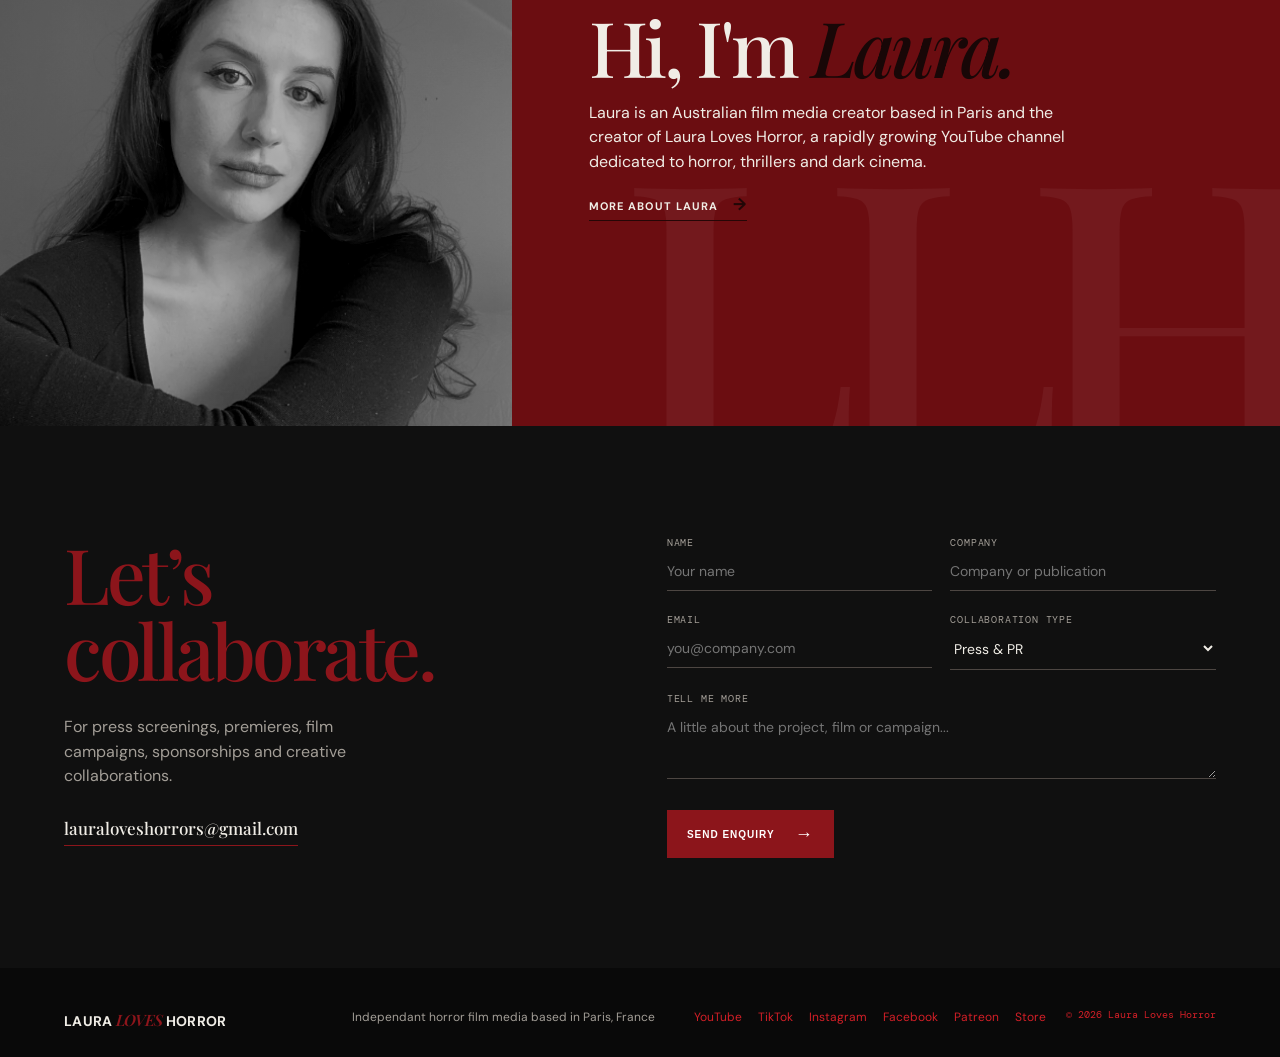
==== commit 286058c9: "site update and favicon" ====
--- a/index.html
+++ b/index.html
@@ -1,6 +1,8 @@
 <!doctype html>
 <html lang="en">
 <head>
+  <link rel="icon" type="image/svg+xml" href="favicon.svg" />
+  <link rel="apple-touch-icon" href="favicon.svg" />
 <!-- Google tag (gtag.js) -->
 <script async src="https://www.googletagmanager.com/gtag/js?id=G-9XBMNHVZBS"></script>
 <script>window.dataLayer=window.dataLayer||[];function gtag(){dataLayer.push(arguments)}gtag('js',new Date());gtag('config','G-9XBMNHVZBS');</script>
--- a/updates.css
+++ b/updates.css
@@ -1,6 +1,6 @@
 /* Personal portrait and final identity refinements. */
 .about-image{background:linear-gradient(90deg,#6b0d1133,#6b0d1100),url('laura-portrait.png') center 28%/cover!important;filter:grayscale(1) contrast(1.13) brightness(.78)!important}.collaborate{color:#8c151b;font-size:clamp(58px,6vw,88px)}@media(max-width:760px){.about-image{background-position:center 22%!important}.collaborate{font-size:clamp(54px,15vw,72px)}}
-.brand .brand-laura{color:var(--paper)}.brand .brand-loves{color:#8c151b}
+.brand .brand-laura{color:var(--paper)}.brand .brand-loves{color:#8c151b}.site-header .brand .brand-horror{color:var(--paper)!important}
 /* 2026 editorial site update */
 .brand .brand-loves{font-family:var(--serif);font-style:italic;font-weight:600;letter-spacing:-.04em}.page-header{position:relative;background:#090909}.page-main{min-height:65vh}.hero-image{background:#090909!important}.hero-portrait{position:absolute;inset:88px auto 0 5vw;width:31vw;background:linear-gradient(90deg,#090909 0%,transparent 28%),linear-gradient(0deg,#090909 0%,transparent 35%),url('laura-portrait.png') center top/cover no-repeat;filter:grayscale(1) contrast(1.08) brightness(.68);opacity:.56;mix-blend-mode:screen}.hero-content{margin-left:41vw;max-width:660px}.hero-shade{background:radial-gradient(circle at 72% 50%,#4d080c28,transparent 31%)!important}.review-archive{background:#090909;min-height:75vh}.archive-card:before{display:block;background:linear-gradient(0deg,#090909f2 0%,#09090916 72%),var(--image) center/cover!important;filter:grayscale(.35) contrast(1.05)!important}.archive-card:hover:before{filter:grayscale(0)!important}.letterboxd-callout{border-top:1px solid #463a38;margin-top:58px;padding-top:32px;display:flex;align-items:center;justify-content:space-between;gap:25px}.letterboxd-callout p{font:500 clamp(22px,3vw,35px)/1.1 var(--serif);margin:0;max-width:520px}.letterboxd-callout strong{color:#8c151b;font-weight:500}.podcast-page{min-height:calc(100vh - 88px);display:flex;align-items:center}.podcast-page h1{font-size:clamp(60px,9vw,140px)}.press-section .section-shell{min-height:calc(100vh - 88px);align-content:center}.about-page{min-height:calc(100vh - 88px)}@media(max-width:760px){.hero-portrait{inset:68px auto auto 0;width:67vw;height:325px;opacity:.31}.hero-content{margin-left:20px;margin-right:20px;padding-top:270px}.hero{height:auto;min-height:725px}.letterboxd-callout{display:block}.letterboxd-callout .button{margin-top:22px}.podcast-page{min-height:calc(100vh - 68px)}.press-section .section-shell,.about-page{min-height:0}}
 .letterboxd-action{display:flex;align-items:center;gap:15px;flex-shrink:0}.letterboxd-action img{width:78px;height:78px;border-radius:50%;object-fit:cover}@media(max-width:760px){.letterboxd-action{margin-top:22px}.letterboxd-callout .button{margin-top:0}.letterboxd-action img{width:62px;height:62px}}
@@ -30,6 +30,22 @@
 
 /* The Crypt article pages and Film Reviews rating filters */
 .crypt-article{transition:background .2s ease,padding .2s ease}.crypt-article:hover{background:#ffffff06;padding-left:16px;padding-right:16px}.crypt-article:hover .crypt-article-image{filter:grayscale(0)}.crypt-article .text-link b{color:var(--red-hot);font-size:17px;margin-left:8px}.crypt-article-page{padding-top:115px;max-width:1240px}.crypt-article-page>.text-link{display:inline-block;margin-bottom:42px}.crypt-article-page>.eyebrow{margin-bottom:20px}.crypt-article-page h1{font-size:clamp(54px,7.2vw,110px);max-width:1100px}.crypt-hero-image{height:min(540px,58vw);margin:52px 0;background:linear-gradient(0deg,#09090918,#09090918),var(--image) center/cover;filter:grayscale(.25)}.crypt-reading{max-width:720px;margin:0 auto 34px}.crypt-reading p{color:#c7c1ba;font-size:18px;line-height:1.65}.crypt-reading .lede{font:500 30px/1.23 var(--serif);color:var(--paper)}.crypt-reading .button{margin-top:20px}.rating-filter-row{display:flex;align-items:center;gap:8px;flex-wrap:wrap;margin:-14px 0 31px}.rating-filter-row:before{content:'Rating';font:10px var(--mono);letter-spacing:.12em;text-transform:uppercase;color:var(--muted);margin-right:5px}.rating-filter{appearance:none;background:transparent;border:1px solid var(--line);color:var(--paper);padding:10px 13px;font:12px/1 var(--sans);letter-spacing:.08em;cursor:pointer;transition:.2s}.rating-filter:hover,.rating-filter.active{background:var(--red-hot);border-color:var(--red-hot);color:#fff}.podcast-social-follow{margin:36px auto 0;text-align:center}.podcast-social-follow p{font:500 30px/1.1 var(--serif);font-style:italic;color:#111;margin:0 0 18px}.podcast-social-icons{display:flex;justify-content:center;gap:12px}.podcast-social-icon{width:42px;height:42px;border-radius:50%;background:#111;color:#fff;display:grid;place-items:center;font:600 19px/1 var(--sans);text-decoration:none;transition:transform .2s,background .2s}.podcast-social-icon:hover{transform:translateY(-3px);background:#2a2a2a}.podcast-social-icon[aria-label*="Instagram"]{background:#111}@media(max-width:760px){.crypt-article:hover{padding-left:0;padding-right:0}.crypt-article-page{padding-top:80px}.crypt-article-page>.text-link{margin-bottom:30px}.crypt-hero-image{margin:34px 0;height:280px}.crypt-reading p{font-size:16px}.crypt-reading .lede{font-size:25px}.rating-filter-row{margin:-6px 0 25px}.rating-filter-row:before{width:100%;margin-bottom:3px}.podcast-social-follow{margin-top:30px}}
+
+/* Full-length Crypt article */
+.longform{max-width:1120px;padding-top:105px;padding-bottom:110px}.longform-back{display:inline-block;margin-bottom:43px}.longform h1{font-size:clamp(50px,7vw,100px);max-width:1060px;line-height:.96}.longform h1 em{color:var(--red-hot)}.longform-dek{max-width:720px;margin:32px 0 20px;font-size:clamp(19px,2vw,25px);line-height:1.4;color:#d0c9c2}.spoiler-note{display:inline-block;padding:10px 13px;border:1px solid var(--line);font:10px/1.2 var(--mono);letter-spacing:.09em;text-transform:uppercase;color:var(--red-hot);margin:0 0 45px}.longform-feature{margin:0 0 66px}.longform-feature img{display:block;width:100%;max-height:600px;object-fit:cover;filter:saturate(.78) contrast(1.04)}.longform-feature figcaption{margin-top:10px;color:var(--muted);font-size:13px}.longform-copy{max-width:760px;margin:0 auto}.longform-copy>p,.longform-copy section>p{font-size:18px;line-height:1.72;color:#d0c9c2;margin:0 0 21px}.longform-copy section{margin:86px 0}.longform-copy h2{font-size:clamp(36px,4.2vw,61px);line-height:1.03;margin:0 0 12px}.longform-copy h2 span{display:block;font:11px var(--mono);letter-spacing:.13em;color:var(--red-hot);margin-bottom:13px}.longform-copy h2 em{color:var(--red-hot);font-size:.72em}.longform-copy .film-credit{font:11px var(--mono);letter-spacing:.12em;text-transform:uppercase;color:var(--muted);margin-bottom:28px}.longform-copy section>img{display:block;width:100%;max-height:500px;object-fit:cover;margin:0 0 30px;filter:saturate(.75) contrast(1.03)}.longform-closing{border-top:1px solid var(--line);padding-top:72px}.longform-closing .button{margin-top:17px}.article-tags{display:flex;flex-wrap:wrap;gap:10px;border-top:1px solid var(--line);padding-top:30px;margin-top:70px}.article-tags span{border:1px solid #8c1c22;color:var(--red-hot);padding:9px 11px;font:10px var(--mono);letter-spacing:.06em}@media(max-width:760px){.longform{padding-top:80px;padding-bottom:70px}.longform-back{margin-bottom:30px}.longform-dek{margin-top:23px;font-size:18px}.spoiler-note{margin-bottom:30px;font-size:9px}.longform-feature{margin-bottom:42px}.longform-copy>p,.longform-copy section>p{font-size:16px}.longform-copy section{margin:58px 0}.longform-closing{padding-top:50px}.article-tags{margin-top:48px}}
 .letterboxd-follow{display:flex;flex-direction:column;align-items:center;gap:9px}.letterboxd-follow .button{min-width:402px;justify-content:center}.letterboxd-follow-copy{font:italic 15px/1.2 var(--serif);color:var(--paper);text-decoration:none}.letterboxd-follow-copy:hover{text-decoration:underline;text-underline-offset:4px}.recommendation-callout a{color:var(--red-hot);text-decoration:underline;text-underline-offset:5px}@media(max-width:760px){.letterboxd-follow{align-items:flex-start}.letterboxd-follow .button{min-width:0}.letterboxd-follow-copy{padding-left:2px}}
 /* Podcast social links sit between the two introductory columns. */
-.podcast-social-follow{grid-column:1/-1;justify-self:center;transform:translateX(17vw);margin-top:-5px}.podcast-social-follow p{color:var(--paper)}@media(max-width:760px){.podcast-social-follow{transform:none;justify-self:center;margin-top:10px}}
+.podcast-social-follow{grid-column:1/-1;justify-self:center;transform:translateX(-4vw);margin-top:-5px}.podcast-social-follow p{color:var(--paper)}@media(max-width:760px){.podcast-social-follow{transform:none;justify-self:center;margin-top:10px}}
+.recommendation-callout{font-size:clamp(19px,2vw,27px)!important}.letterboxd-follow-copy span{color:var(--red-hot)}
+
+/* Credits and embedded video for The 10 Scariest Horror Movies article. */
+.longform-feature figcaption{display:flex;justify-content:space-between;gap:16px}.image-credit{margin:8px 0 0 auto;text-align:right;color:#8f8982!important;font-size:11px!important;font-style:italic;line-height:1.25}.longform-feature .image-credit{margin:0}.article-image{margin:0 0 30px}.article-image img{display:block;width:100%;max-height:500px;object-fit:cover;filter:saturate(.75) contrast(1.03)}.article-watch{max-width:760px;margin-top:38px}.article-watch .eyebrow{margin:0 0 13px;color:var(--red-hot)}.article-video{position:relative;width:100%;padding-top:56.25%;background:#080808}.article-video iframe{position:absolute;inset:0;width:100%;height:100%;border:0}@media(max-width:760px){.longform-feature figcaption{display:block}.longform-feature .image-credit{margin-top:7px}.article-watch{margin-top:30px}}
+/* Portrait above the About-page biography. */
+.about-bio-portrait{display:block;width:min(100%,390px);height:300px;object-fit:cover;object-position:center 18%;margin:0 0 28px;filter:saturate(.82) contrast(1.04)}
+
+/* The Crypt category filters mirror the Film Reviews controls. */
+.crypt-category-nav{display:flex;flex-wrap:wrap;gap:12px;margin:0 0 42px;padding:0}
+.crypt-category-nav button{appearance:none;background:transparent;border:1px solid #514845;color:var(--paper);padding:15px 18px;font:500 12px/1 var(--mono);letter-spacing:.04em;text-transform:uppercase;cursor:pointer;transition:background .18s ease,border-color .18s ease,color .18s ease}
+.crypt-category-nav button:hover,.crypt-category-nav button.active{background:var(--red-hot);border-color:var(--red-hot);color:#fff}
+.crypt-empty{color:var(--muted);padding:30px 0;font-size:18px}.article-byline{color:var(--paper);opacity:.9}
+@media(max-width:760px){.about-bio-portrait{height:300px;object-position:center 18%;margin-bottom:22px}.crypt-category-nav{gap:9px;margin-bottom:30px}.crypt-category-nav button{padding:12px 13px;font-size:10px}}
